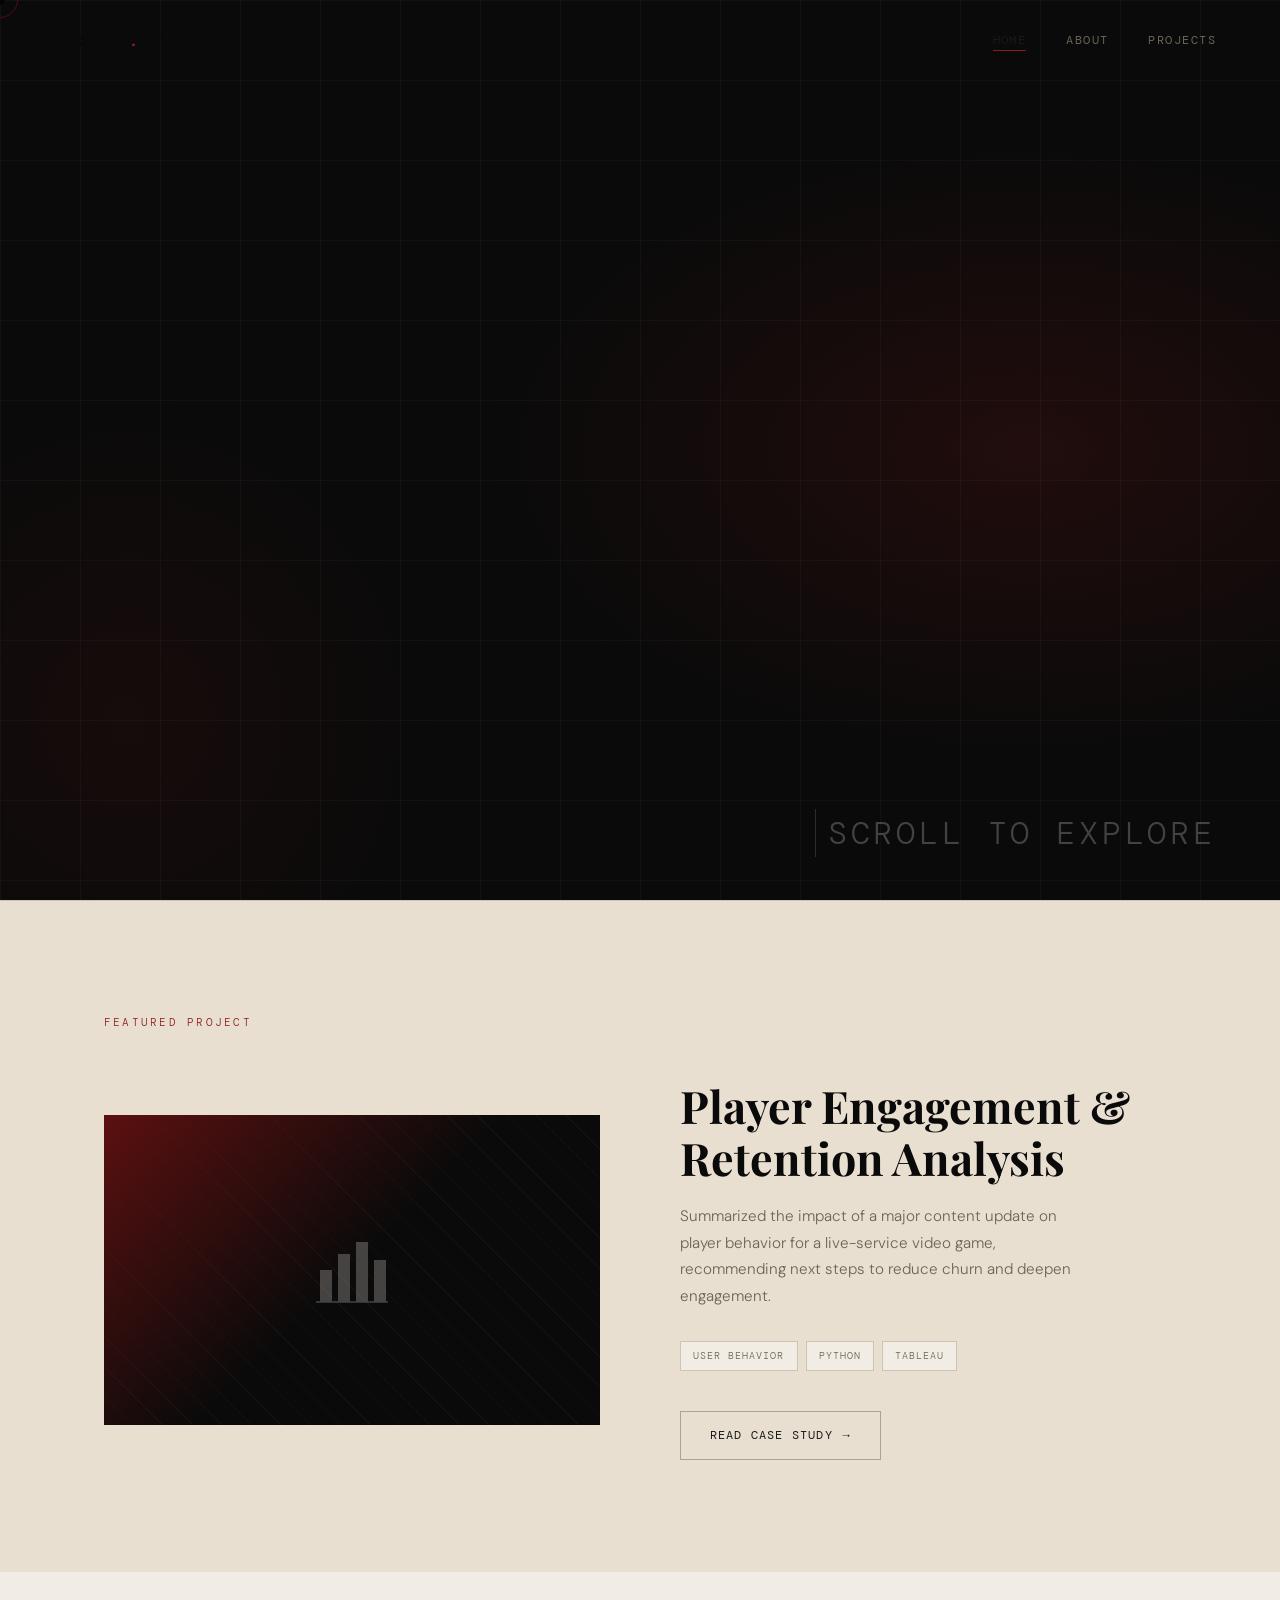
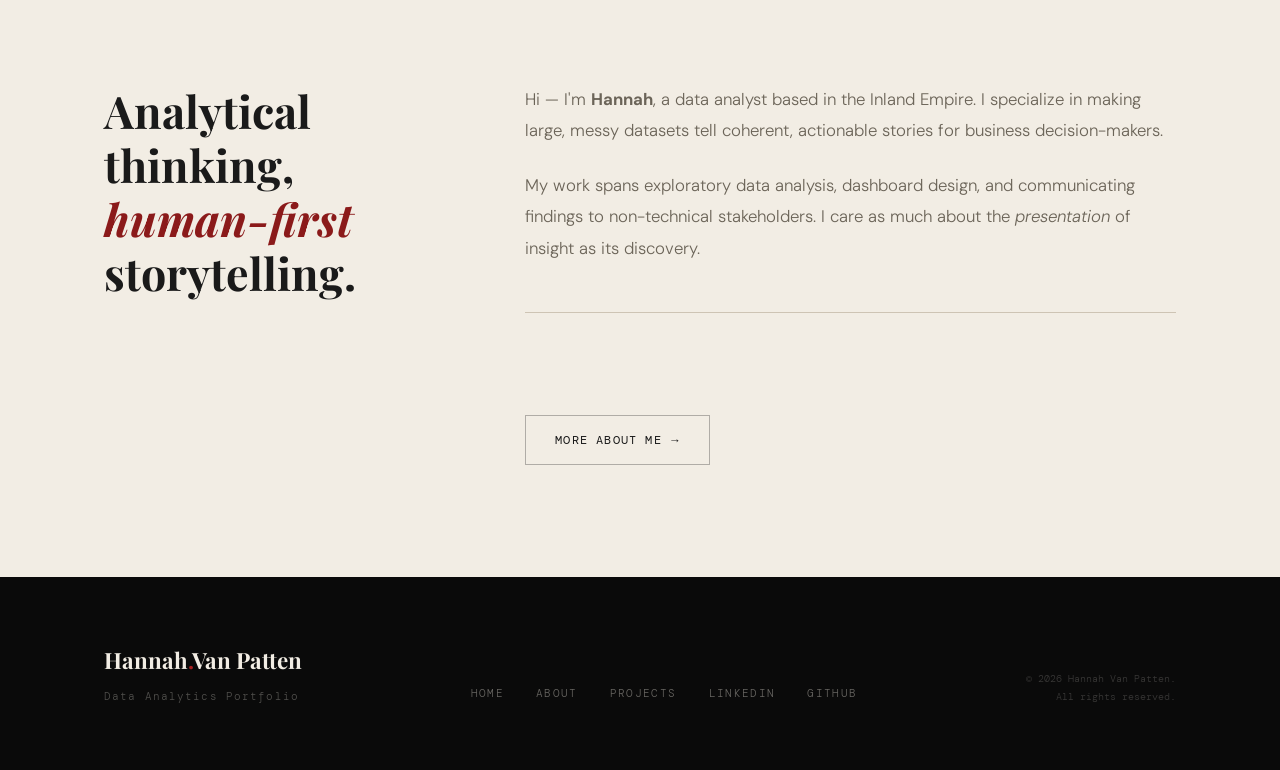
==== index.html @ 55b18fae "Edit placeholder text on About page (more needed)" ====
<!DOCTYPE html>
<html lang="en">
<head>
  <meta charset="UTF-8" />
  <meta name="viewport" content="width=device-width, initial-scale=1.0" />
  <title>Hannah Van Patten — Data Analytics Portfolio</title>
  <meta name="description" content="Data analytics portfolio of Hannah Van Patten — 
  turning complex data into clear, actionable insights." />
  <link rel="stylesheet" href="style.css" />

  <!-- Favicon placeholder — replace with your own -->
  <link rel="icon" href="data:image/svg+xml,<svg xmlns='http://www.w3.org/2000/svg' viewBox='0 0 32 32'><rect width='32' height='32' fill='%238B1A1A'/><text y='24' x='6' font-size='20' fill='white' font-family='serif'>A</text></svg>" />
</head>
<body>

  <!-- Custom Cursor -->
  <div class="cursor"     aria-hidden="true"></div>
  <div class="cursor-ring" aria-hidden="true"></div>

  <!-- ── Navigation ── -->
  <nav aria-label="Main navigation">
    <a href="index.html" class="nav-logo">Hannah<span>.</span>Van Patten</a>
    <button class="nav-toggle" aria-label="Toggle menu" aria-expanded="false">
      <span></span><span></span><span></span>
    </button>
    <ul class="nav-links">
      <li><a href="index.html">Home</a></li>
      <li><a href="about.html">About</a></li>
      <li><a href="projects.html">Projects</a></li>
    </ul>
  </nav>

  <!-- ── Hero ── -->
  <section class="hero" aria-labelledby="hero-title">
    <div class="hero-bg"        aria-hidden="true"></div>
    <div class="hero-grid-lines" aria-hidden="true"></div>

    <div class="container">
      <p class="hero-eyebrow">Data Analyst &amp; Visualization Specialist</p>

      <h1 class="hero-title" id="hero-title">
        Turning<br>
        <em>raw data</em><br>
        into clarity.
      </h1>

      <p class="hero-subtitle">
        Insight-driven. Rigorously curious.
      </p>

      <div class="hero-cta-group">
        <!-- Featured project CTA — update href to your first project page -->
        <a href="project-template.html" class="btn btn-primary">
          View Featured Project
          <span class="btn-arrow">→</span>
        </a>

        <div class="hero-featured-label">
          Featured
          <!-- Update this with your featured project name -->
          <strong>Player Engagement and Retention</strong>
        </div>
      </div>
    </div>

    <p class="hero-scroll-hint">Scroll to explore</p>
  </section>

  <!-- ── Featured Project Strip ── -->
  <section class="featured-strip" aria-labelledby="featured-heading">
    <div class="container">
      <p class="strip-label reveal">Featured Project</p>
      <div class="featured-card">
        <!-- Visual block — replace with a screenshot or keep as decorative -->
        <div class="featured-card-visual reveal">
          <div class="featured-card-visual-inner">
            <svg width="80" height="80" viewBox="0 0 80 80" fill="none" xmlns="http://www.w3.org/2000/svg">
              <rect x="8" y="40" width="12" height="32" fill="#F2EDE4"/>
              <rect x="26" y="24" width="12" height="48" fill="#F2EDE4"/>
              <rect x="44" y="12" width="12" height="60" fill="#F2EDE4"/>
              <rect x="62" y="30" width="12" height="42" fill="#F2EDE4"/>
              <line x1="4" y1="72" x2="76" y2="72" stroke="#F2EDE4" stroke-width="1.5"/>
            </svg>
          </div>
        </div>

        <div class="featured-card-info reveal reveal-delay-1">
          <!-- Update category, title, description, tags, and link -->
          <h2 class="featured-title" id="featured-heading">
            Player Engagement &amp; Retention Analysis
          </h2>
          <p class="featured-desc">
            Summarized the impact of a major content update on player behavior for a 
            live-service video game, recommending next steps to reduce churn and deepen engagement.
          </p>
          <div class="featured-tags">
            <span class="tag">user behavior</span>
            <span class="tag">Python</span>
            <span class="tag">Tableau</span>
          </div>
          <a href="project-template.html" class="btn btn-outline-dark">
            Read Case Study <span class="btn-arrow">→</span>
          </a>
        </div>
      </div>
    </div>
  </section>

  <!-- ── Intro / About Teaser ── -->
  <section class="intro-strip" aria-label="About teaser">
    <div class="container">
      <div class="intro-grid">
        <div class="intro-heading reveal">
          Analytical<br>
          thinking,<br>
          <em>human-first</em><br>
          storytelling.
        </div>

        <div class="intro-body">
          <p class="reveal reveal-delay-1">
            Hi — I'm <strong>Hannah</strong>, a data analyst based in
            the Inland Empire. I specialize in making large, messy datasets tell
            coherent, actionable stories for business decision-makers.
          </p>
          <p class="reveal reveal-delay-2">
            My work spans exploratory data analysis,
            dashboard design, and communicating findings to non-technical
            stakeholders. I care as much about the <em>presentation</em> of
            insight as its discovery.
          </p>

          <div class="intro-stats reveal reveal-delay-3">
            <!-- Update these numbers to reflect your actual experience -->
            <!--<div>
              <div class="stat-number">5+</div>
              <div class="stat-label">Years experience</div>
            </div>-->
            <!--<div>
              <div class="stat-number">20+</div>
              <div class="stat-label">Projects completed</div>
            </div>-->
            <!--<div>
              <div class="stat-number">3</div>
              <div class="stat-label">Industries served</div>
            </div>-->
          </div>

          <br><br>
          <a href="about.html" class="btn btn-outline-dark reveal reveal-delay-3">
            More about me <span class="btn-arrow">→</span>
          </a>
        </div>
      </div>
    </div>
  </section>

  <!-- ── Footer ── -->
  <footer>
    <div class="container">
      <div class="footer-inner">
        <div>
          <div class="footer-logo">Hannah<span>.</span>Van Patten</div>
          <div class="footer-tagline">Data Analytics Portfolio</div>
        </div>

        <ul class="footer-links">
          <li><a href="index.html">Home</a></li>
          <li><a href="about.html">About</a></li>
          <li><a href="projects.html">Projects</a></li>
          <!-- Update href with your actual LinkedIn / GitHub URLs -->
          <li><a href="https://www.linkedin.com/in/hannah-van-patten-51032815b/" target="_blank" rel="noopener">LinkedIn</a></li>
          <li><a href="https://github.com/hannahvanpatten" target="_blank" rel="noopener">GitHub</a></li>
        </ul>

        <div class="footer-copy">
          &copy; <span class="footer-year"></span> Hannah Van Patten.<br>All rights reserved.
        </div>
      </div>
    </div>
  </footer>

  <script src="main.js"></script>
</body>
</html>
---- style.css ----
/* ============================================
   ROOT & VARIABLES
   ============================================ */
@import url('https://fonts.googleapis.com/css2?family=Playfair+Display:ital,wght@0,400;0,700;0,900;1,400;1,700&family=DM+Mono:ital,wght@0,300;0,400;0,500;1,300&family=DM+Sans:ital,wght@0,300;0,400;0,500;1,300&display=swap');

:root {
  --crimson:     #8B1A1A;
  --crimson-mid: #A52020;
  --crimson-dim: #5C1010;
  --beige:       #F2EDE4;
  --beige-warm:  #E8DFD0;
  --beige-dim:   #CEC4B4;
  --black:       #0A0A0A;
  --white:       #FFFFFF;
  --ink:         #1A1A1A;
  --muted:       #6B6458;

  --font-display: 'Playfair Display', Georgia, serif;
  --font-mono:    'DM Mono', 'Courier New', monospace;
  --font-body:    'DM Sans', sans-serif;

  --transition: 0.3s cubic-bezier(0.25, 0.46, 0.45, 0.94);
  --transition-slow: 0.6s cubic-bezier(0.25, 0.46, 0.45, 0.94);
}

/* ============================================
   RESET & BASE
   ============================================ */
*, *::before, *::after { box-sizing: border-box; margin: 0; padding: 0; }

html {
  scroll-behavior: smooth;
  font-size: 16px;
}

body {
  background-color: var(--beige);
  color: var(--ink);
  font-family: var(--font-body);
  font-weight: 300;
  line-height: 1.7;
  overflow-x: hidden;
  cursor: none;
}

a { color: inherit; text-decoration: none; }
img { display: block; max-width: 100%; }

::selection {
  background: var(--crimson);
  color: var(--beige);
}

/* ============================================
   CUSTOM CURSOR
   ============================================ */
.cursor {
  position: fixed;
  width: 10px;
  height: 10px;
  background: var(--crimson);
  border-radius: 50%;
  pointer-events: none;
  z-index: 9999;
  transform: translate(-50%, -50%);
  transition: transform 0.1s ease, width 0.2s ease, height 0.2s ease, background 0.2s ease;
  mix-blend-mode: multiply;
}

.cursor-ring {
  position: fixed;
  width: 36px;
  height: 36px;
  border: 1px solid var(--crimson);
  border-radius: 50%;
  pointer-events: none;
  z-index: 9998;
  transform: translate(-50%, -50%);
  transition: transform 0.12s ease, width 0.25s ease, height 0.25s ease, opacity 0.2s ease;
  opacity: 0.5;
}

body:has(a:hover) .cursor { width: 14px; height: 14px; }
body:has(a:hover) .cursor-ring { width: 48px; height: 48px; opacity: 0.8; }

/* ============================================
   NAVIGATION
   ============================================ */
nav {
  position: fixed;
  top: 0;
  left: 0;
  right: 0;
  z-index: 100;
  padding: 1.5rem 4rem;
  display: flex;
  align-items: center;
  justify-content: space-between;
  mix-blend-mode: normal;
  transition: background var(--transition), backdrop-filter var(--transition);
}

nav.scrolled {
  background: rgba(242, 237, 228, 0.92);
  backdrop-filter: blur(12px);
  border-bottom: 1px solid var(--beige-warm);
}

.nav-logo {
  font-family: var(--font-display);
  font-size: 1.1rem;
  font-weight: 700;
  letter-spacing: 0.02em;
  color: var(--black);
}

.nav-logo span { color: var(--crimson); }

.nav-links {
  display: flex;
  gap: 2.5rem;
  list-style: none;
  align-items: center;
}

.nav-links a {
  font-family: var(--font-mono);
  font-size: 0.75rem;
  font-weight: 400;
  letter-spacing: 0.12em;
  text-transform: uppercase;
  color: var(--muted);
  transition: color var(--transition);
  position: relative;
}

.nav-links a::after {
  content: '';
  position: absolute;
  bottom: -3px;
  left: 0;
  width: 0;
  height: 1px;
  background: var(--crimson);
  transition: width var(--transition);
}

.nav-links a:hover,
.nav-links a.active {
  color: var(--ink);
}

.nav-links a:hover::after,
.nav-links a.active::after {
  width: 100%;
}

/* Hamburger */
.nav-toggle {
  display: none;
  flex-direction: column;
  gap: 5px;
  cursor: pointer;
  background: none;
  border: none;
}

.nav-toggle span {
  display: block;
  width: 24px;
  height: 1px;
  background: var(--ink);
  transition: var(--transition);
}

/* ============================================
   PAGE TRANSITIONS
   ============================================ */
.page-overlay {
  position: fixed;
  inset: 0;
  background: var(--crimson);
  z-index: 200;
  transform: scaleY(0);
  transform-origin: bottom;
  pointer-events: none;
}

/* ============================================
   SECTION BASE
   ============================================ */
section { position: relative; }

.container {
  max-width: 1200px;
  margin: 0 auto;
  padding: 0 4rem;
}

/* ============================================
   HERO — INDEX
   ============================================ */
.hero {
  min-height: 100vh;
  background: var(--black);
  display: flex;
  flex-direction: column;
  justify-content: flex-end;
  padding-bottom: 8rem;
  position: relative;
  overflow: hidden;
}

.hero-bg {
  position: absolute;
  inset: 0;
  background:
    radial-gradient(ellipse 60% 50% at 80% 50%, rgba(139, 26, 26, 0.18) 0%, transparent 70%),
    radial-gradient(ellipse 40% 60% at 10% 80%, rgba(139, 26, 26, 0.10) 0%, transparent 60%);
}

.hero-grid-lines {
  position: absolute;
  inset: 0;
  background-image:
    linear-gradient(rgba(242, 237, 228, 0.03) 1px, transparent 1px),
    linear-gradient(90deg, rgba(242, 237, 228, 0.03) 1px, transparent 1px);
  background-size: 80px 80px;
}

.hero-eyebrow {
  font-family: var(--font-mono);
  font-size: 0.72rem;
  letter-spacing: 0.2em;
  text-transform: uppercase;
  color: var(--crimson-mid);
  margin-bottom: 1.5rem;
  opacity: 0;
  animation: fadeUp 0.8s var(--transition-slow) 0.2s forwards;
}

.hero-title {
  font-family: var(--font-display);
  font-size: clamp(3.5rem, 8vw, 8rem);
  font-weight: 900;
  line-height: 0.95;
  color: var(--beige);
  margin-bottom: 0.2em;
  opacity: 0;
  animation: fadeUp 0.9s var(--transition-slow) 0.4s forwards;
}

.hero-title em {
  font-style: italic;
  color: var(--crimson-mid);
}

.hero-subtitle {
  font-family: var(--font-display);
  font-size: clamp(1.8rem, 4vw, 3.8rem);
  font-weight: 400;
  font-style: italic;
  color: rgba(242, 237, 228, 0.45);
  line-height: 1.1;
  margin-bottom: 3.5rem;
  opacity: 0;
  animation: fadeUp 0.9s var(--transition-slow) 0.55s forwards;
}

.hero-cta-group {
  display: flex;
  align-items: center;
  gap: 2.5rem;
  opacity: 0;
  animation: fadeUp 0.9s var(--transition-slow) 0.7s forwards;
}

.hero-featured-label {
  font-family: var(--font-mono);
  font-size: 0.68rem;
  letter-spacing: 0.15em;
  text-transform: uppercase;
  color: var(--muted);
}

.hero-featured-label strong {
  display: block;
  font-family: var(--font-body);
  font-size: 0.95rem;
  font-weight: 400;
  letter-spacing: 0;
  color: var(--beige-dim);
  margin-top: 0.3rem;
}

.hero-scroll-hint {
  position: absolute;
  bottom: 2.5rem;
  right: 4rem;
  display: flex;
  align-items: center;
  gap: 0.75rem;
  font-family: var(--font-mono);
  font-size: 2rem;
  letter-spacing: 0.12em;
  text-transform: uppercase;
  color: rgba(242, 237, 228, 0.25);
  opacity: 0;
  animation: fadeIn 1s ease 1.2s forwards;
}

.hero-scroll-hint::before {
  content: '';
  display: block;
  width: 1px;
  height: 48px;
  background: rgba(242, 237, 228, 0.15);
  animation: scrollLine 2s ease 1.5s infinite;
}

/* ============================================
   BUTTONS
   ============================================ */
.btn {
  display: inline-flex;
  align-items: center;
  gap: 0.6rem;
  padding: 0.85rem 1.8rem;
  font-family: var(--font-mono);
  font-size: 0.75rem;
  font-weight: 400;
  letter-spacing: 0.1em;
  text-transform: uppercase;
  border: none;
  cursor: pointer;
  transition: var(--transition);
  position: relative;
  overflow: hidden;
}

.btn::before {
  content: '';
  position: absolute;
  inset: 0;
  background: rgba(255,255,255,0.08);
  transform: translateX(-100%);
  transition: transform 0.35s ease;
}

.btn:hover::before { transform: translateX(0); }

.btn-primary {
  background: var(--crimson);
  color: var(--beige);
}

.btn-primary:hover { background: var(--crimson-mid); }

.btn-outline {
  background: transparent;
  color: var(--beige);
  border: 1px solid rgba(242, 237, 228, 0.25);
}

.btn-outline:hover {
  border-color: rgba(242, 237, 228, 0.6);
}

.btn-outline-dark {
  background: transparent;
  color: var(--ink);
  border: 1px solid rgba(26, 26, 26, 0.3);
}

.btn-outline-dark:hover {
  border-color: var(--crimson);
  color: var(--crimson);
}

.btn-arrow {
  display: inline-block;
  transition: transform var(--transition);
}

.btn:hover .btn-arrow { transform: translateX(4px); }

/* ============================================
   FEATURED PROJECT STRIP — INDEX
   ============================================ */
.featured-strip {
  background: var(--beige-warm);
  padding: 7rem 0;
  border-top: 1px solid var(--beige-dim);
}

.strip-label {
  font-family: var(--font-mono);
  font-size: 0.7rem;
  letter-spacing: 0.2em;
  text-transform: uppercase;
  color: var(--crimson);
  margin-bottom: 3rem;
}

.featured-card {
  display: grid;
  grid-template-columns: 1fr 1fr;
  gap: 5rem;
  align-items: center;
}

.featured-card-visual {
  aspect-ratio: 16/10;
  background: var(--black);
  position: relative;
  overflow: hidden;
}

.featured-card-visual-inner {
  position: absolute;
  inset: 0;
  background:
    linear-gradient(135deg, var(--crimson-dim) 0%, transparent 50%),
    repeating-linear-gradient(
      45deg,
      transparent,
      transparent 20px,
      rgba(242, 237, 228, 0.03) 20px,
      rgba(242, 237, 228, 0.03) 21px
    );
  display: flex;
  align-items: center;
  justify-content: center;
}

.featured-card-visual-inner svg {
  opacity: 0.25;
}

.featured-card-visual:hover .featured-card-visual-inner {
  filter: brightness(1.15);
}

.featured-meta {
  font-family: var(--font-mono);
  font-size: 0.68rem;
  letter-spacing: 0.15em;
  text-transform: uppercase;
  color: var(--crimson);
  margin-bottom: 1rem;
}

.featured-title {
  font-family: var(--font-display);
  font-size: clamp(1.8rem, 3.5vw, 2.8rem);
  font-weight: 700;
  line-height: 1.15;
  margin-bottom: 1.25rem;
  color: var(--black);
}

.featured-desc {
  font-size: 0.95rem;
  color: var(--muted);
  line-height: 1.75;
  margin-bottom: 2rem;
  max-width: 42ch;
}

.featured-tags {
  display: flex;
  flex-wrap: wrap;
  gap: 0.5rem;
  margin-bottom: 2.5rem;
}

.tag {
  font-family: var(--font-mono);
  font-size: 0.65rem;
  letter-spacing: 0.1em;
  text-transform: uppercase;
  padding: 0.3rem 0.75rem;
  background: var(--beige);
  color: var(--muted);
  border: 1px solid var(--beige-dim);
}

/* ============================================
   INTRO STRIP — INDEX
   ============================================ */
.intro-strip {
  background: var(--beige);
  padding: 7rem 0;
}

.intro-grid {
  display: grid;
  grid-template-columns: 1fr 2fr;
  gap: 6rem;
  align-items: start;
}

.intro-heading {
  font-family: var(--font-display);
  font-size: clamp(2rem, 3.5vw, 3rem);
  font-weight: 700;
  line-height: 1.2;
  position: sticky;
  top: 6rem;
}

.intro-heading em {
  font-style: italic;
  color: var(--crimson);
}

.intro-body p {
  font-size: 1.05rem;
  color: var(--muted);
  line-height: 1.85;
  margin-bottom: 1.5rem;
}

.intro-body p:last-child { margin-bottom: 0; }

.intro-stats {
  display: grid;
  grid-template-columns: repeat(3, 1fr);
  gap: 2rem;
  margin-top: 3rem;
  padding-top: 3rem;
  border-top: 1px solid var(--beige-dim);
}

.stat-number {
  font-family: var(--font-display);
  font-size: 2.5rem;
  font-weight: 900;
  color: var(--crimson);
  line-height: 1;
  margin-bottom: 0.4rem;
}

.stat-label {
  font-family: var(--font-mono);
  font-size: 0.68rem;
  letter-spacing: 0.12em;
  text-transform: uppercase;
  color: var(--muted);
}

/* ============================================
   DIVIDER
   ============================================ */
.divider {
  width: 100%;
  height: 1px;
  background: linear-gradient(90deg, transparent, var(--beige-dim) 30%, var(--beige-dim) 70%, transparent);
}

/* ============================================
   FOOTER
   ============================================ */
footer {
  background: var(--black);
  color: var(--beige);
  padding: 4rem 0;
}

.footer-inner {
  display: flex;
  justify-content: space-between;
  align-items: flex-end;
}

.footer-logo {
  font-family: var(--font-display);
  font-size: 1.4rem;
  font-weight: 700;
  margin-bottom: 0.5rem;
}

.footer-logo span { color: var(--crimson-mid); }

.footer-tagline {
  font-family: var(--font-mono);
  font-size: 0.7rem;
  letter-spacing: 0.1em;
  color: rgba(242, 237, 228, 0.3);
}

.footer-links {
  display: flex;
  gap: 2rem;
  list-style: none;
}

.footer-links a {
  font-family: var(--font-mono);
  font-size: 0.7rem;
  letter-spacing: 0.12em;
  text-transform: uppercase;
  color: rgba(242, 237, 228, 0.4);
  transition: color var(--transition);
}

.footer-links a:hover { color: var(--beige); }

.footer-copy {
  font-family: var(--font-mono);
  font-size: 0.65rem;
  color: rgba(242, 237, 228, 0.2);
  text-align: right;
}

/* ============================================
   PAGE HERO (ABOUT / PROJECTS)
   ============================================ */
.page-hero {
  padding: 14rem 0 6rem;
  background: var(--black);
  position: relative;
  overflow: hidden;
}

.page-hero::before {
  content: '';
  position: absolute;
  inset: 0;
  background:
    radial-gradient(ellipse 50% 80% at 90% 50%, rgba(139, 26, 26, 0.14) 0%, transparent 70%);
}

.page-hero-label {
  font-family: var(--font-mono);
  font-size: 0.7rem;
  letter-spacing: 0.2em;
  text-transform: uppercase;
  color: var(--crimson-mid);
  margin-bottom: 1.5rem;
  opacity: 0;
  animation: fadeUp 0.7s ease 0.2s forwards;
}

.page-hero-title {
  font-family: var(--font-display);
  font-size: clamp(3rem, 7vw, 6.5rem);
  font-weight: 900;
  color: var(--beige);
  line-height: 0.95;
  opacity: 0;
  animation: fadeUp 0.8s ease 0.35s forwards;
}

.page-hero-title em {
  font-style: italic;
  color: rgba(242, 237, 228, 0.35);
}

/* ============================================
   ABOUT PAGE
   ============================================ */
.about-body {
  padding: 6rem 0;
  background: var(--beige);
}

.about-grid {
  display: grid;
  grid-template-columns: 5fr 3fr;
  gap: 6rem;
  align-items: start;
}

.about-text h2 {
  font-family: var(--font-display);
  font-size: clamp(1.6rem, 2.5vw, 2.2rem);
  font-weight: 700;
  margin-bottom: 1.25rem;
  color: var(--black);
}

.about-text h2 em {
  font-style: italic;
  color: var(--crimson);
}

.about-text p {
  font-size: 1rem;
  color: var(--muted);
  line-height: 1.9;
  margin-bottom: 1.4rem;
}

.about-text p:last-of-type { margin-bottom: 2.5rem; }

/* Experience timeline */
.timeline {
  margin-top: 4rem;
  padding-top: 3.5rem;
  border-top: 1px solid var(--beige-dim);
}

.timeline-label {
  font-family: var(--font-mono);
  font-size: 0.7rem;
  letter-spacing: 0.2em;
  text-transform: uppercase;
  color: var(--crimson);
  margin-bottom: 2.5rem;
}

.timeline-item {
  display: grid;
  grid-template-columns: 120px 1fr;
  gap: 2rem;
  margin-bottom: 2.5rem;
  padding-bottom: 2.5rem;
  border-bottom: 1px solid rgba(206, 196, 180, 0.5);
  position: relative;
}

.timeline-item:last-child {
  border-bottom: none;
  margin-bottom: 0;
}

.timeline-year {
  font-family: var(--font-mono);
  font-size: 0.7rem;
  letter-spacing: 0.08em;
  color: var(--beige-dim);
  padding-top: 0.2rem;
}

.timeline-role {
  font-family: var(--font-display);
  font-size: 1.15rem;
  font-weight: 700;
  color: var(--black);
  margin-bottom: 0.2rem;
}

.timeline-company {
  font-family: var(--font-mono);
  font-size: 0.72rem;
  letter-spacing: 0.1em;
  text-transform: uppercase;
  color: var(--crimson);
  margin-bottom: 0.75rem;
}

.timeline-desc {
  font-size: 0.9rem;
  color: var(--muted);
  line-height: 1.75;
}

/* Sidebar */
.about-sidebar {
  position: sticky;
  top: 7rem;
}

.sidebar-card {
  background: var(--black);
  padding: 2.5rem;
  margin-bottom: 1.5rem;
}

.sidebar-card-label {
  font-family: var(--font-mono);
  font-size: 0.65rem;
  letter-spacing: 0.18em;
  text-transform: uppercase;
  color: var(--crimson-mid);
  margin-bottom: 1.5rem;
}

.resume-download {
  display: flex;
  flex-direction: column;
  gap: 0.75rem;
}

.resume-download p {
  font-size: 0.88rem;
  color: rgba(242, 237, 228, 0.5);
  line-height: 1.6;
  margin-bottom: 1rem;
}

.skills-list {
  display: flex;
  flex-wrap: wrap;
  gap: 0.5rem;
}

.skill-chip {
  font-family: var(--font-mono);
  font-size: 0.65rem;
  letter-spacing: 0.08em;
  text-transform: uppercase;
  padding: 0.35rem 0.75rem;
  background: rgba(242, 237, 228, 0.06);
  color: rgba(242, 237, 228, 0.55);
  border: 1px solid rgba(242, 237, 228, 0.1);
  transition: var(--transition);
}

.skill-chip:hover {
  background: rgba(139, 26, 26, 0.3);
  color: var(--beige);
  border-color: var(--crimson-mid);
}

.connect-links {
  display: flex;
  flex-direction: column;
  gap: 0.75rem;
}

.connect-link {
  font-family: var(--font-mono);
  font-size: 0.72rem;
  letter-spacing: 0.1em;
  color: rgba(242, 237, 228, 0.45);
  display: flex;
  align-items: center;
  gap: 0.75rem;
  transition: color var(--transition);
}

.connect-link:hover { color: var(--beige); }

.connect-link span {
  font-size: 0.9rem;
}

/* ============================================
   PROJECTS PAGE
   ============================================ */
.projects-body {
  padding: 6rem 0;
  background: var(--beige);
}

.projects-filter {
  display: flex;
  gap: 0.5rem;
  margin-bottom: 4rem;
  flex-wrap: wrap;
}

.filter-btn {
  font-family: var(--font-mono);
  font-size: 0.68rem;
  letter-spacing: 0.12em;
  text-transform: uppercase;
  padding: 0.45rem 1rem;
  border: 1px solid var(--beige-dim);
  background: transparent;
  color: var(--muted);
  cursor: pointer;
  transition: var(--transition);
}

.filter-btn:hover,
.filter-btn.active {
  background: var(--crimson);
  color: var(--beige);
  border-color: var(--crimson);
}

.projects-grid {
  display: grid;
  grid-template-columns: repeat(2, 1fr);
  gap: 2px;
}

.project-card {
  background: var(--black);
  position: relative;
  overflow: hidden;
  cursor: pointer;
  display: block;
}

.project-card-inner {
  padding: 2.5rem;
  min-height: 300px;
  display: flex;
  flex-direction: column;
  justify-content: flex-end;
  position: relative;
  z-index: 1;
  transition: var(--transition-slow);
}

.project-card::before {
  content: '';
  position: absolute;
  inset: 0;
  background: linear-gradient(to top, rgba(10,10,10,0.95) 0%, rgba(10,10,10,0.4) 60%, rgba(10,10,10,0.1) 100%);
  z-index: 0;
}

.project-card-bg {
  position: absolute;
  inset: 0;
  transition: transform 0.6s ease;
  background: var(--crimson-dim);
  background-image:
    repeating-linear-gradient(
      135deg,
      transparent,
      transparent 30px,
      rgba(242, 237, 228, 0.03) 30px,
      rgba(242, 237, 228, 0.03) 31px
    );
}

.project-card:hover .project-card-bg {
  transform: scale(1.04);
}

.project-card:nth-child(2n) .project-card-bg { background: #1A0505; }
.project-card:nth-child(3n) .project-card-bg { background: #0D0D0D; }
.project-card:nth-child(4n) .project-card-bg { background: #200A0A; }

.project-number {
  font-family: var(--font-mono);
  font-size: 0.65rem;
  color: rgba(242, 237, 228, 0.2);
  letter-spacing: 0.1em;
  position: absolute;
  top: 2.5rem;
  right: 2.5rem;
}

.project-categories {
  display: flex;
  gap: 0.5rem;
  flex-wrap: wrap;
  margin-bottom: 0.9rem;
}

.project-cat {
  font-family: var(--font-mono);
  font-size: 0.62rem;
  letter-spacing: 0.12em;
  text-transform: uppercase;
  color: var(--crimson-mid);
}

.project-cat + .project-cat::before {
  content: '·';
  margin-right: 0.5rem;
  color: rgba(242, 237, 228, 0.2);
}

.project-card-title {
  font-family: var(--font-display);
  font-size: clamp(1.3rem, 2.5vw, 1.9rem);
  font-weight: 700;
  color: var(--beige);
  line-height: 1.2;
  margin-bottom: 0.75rem;
  transition: color var(--transition);
}

.project-card:hover .project-card-title { color: var(--white); }

.project-card-desc {
  font-size: 0.88rem;
  color: rgba(242, 237, 228, 0.4);
  line-height: 1.65;
  margin-bottom: 1.5rem;
  max-height: 0;
  overflow: hidden;
  transition: max-height 0.4s ease, opacity 0.3s ease;
  opacity: 0;
}

.project-card:hover .project-card-desc {
  max-height: 100px;
  opacity: 1;
}

.project-card-tags {
  display: flex;
  gap: 0.4rem;
  flex-wrap: wrap;
}

.project-card-tags .tag {
  background: rgba(242, 237, 228, 0.06);
  color: rgba(242, 237, 228, 0.35);
  border-color: rgba(242, 237, 228, 0.08);
}

.project-card-arrow {
  position: absolute;
  top: 2.5rem;
  left: 2.5rem;
  font-family: var(--font-mono);
  font-size: 0.7rem;
  color: rgba(242, 237, 228, 0.2);
  letter-spacing: 0.1em;
  transform: translateY(-4px);
  opacity: 0;
  transition: var(--transition);
}

.project-card:hover .project-card-arrow {
  opacity: 1;
  transform: translateY(0);
  color: var(--crimson-mid);
}

/* Full-width card */
.project-card.wide {
  grid-column: span 2;
}

.project-card.wide .project-card-inner {
  min-height: 240px;
  flex-direction: row;
  align-items: flex-end;
  justify-content: space-between;
  gap: 3rem;
}

/* ============================================
   PROJECT DETAIL PAGE
   ============================================ */
.project-detail-body {
  background: var(--beige);
  padding: 6rem 0;
}

.project-detail-grid {
  display: grid;
  grid-template-columns: 2fr 1fr;
  gap: 6rem;
  align-items: start;
}

.project-detail-main h2 {
  font-family: var(--font-display);
  font-size: clamp(1.4rem, 2vw, 1.9rem);
  font-weight: 700;
  margin: 2.5rem 0 1rem;
  color: var(--black);
}

.project-detail-main h2:first-child { margin-top: 0; }

.project-detail-main p {
  font-size: 1rem;
  color: var(--muted);
  line-height: 1.9;
  margin-bottom: 1.2rem;
}

.project-detail-main ul {
  list-style: none;
  margin-bottom: 1.5rem;
}

.project-detail-main ul li {
  font-size: 0.95rem;
  color: var(--muted);
  line-height: 1.8;
  padding-left: 1.5rem;
  position: relative;
  margin-bottom: 0.4rem;
}

.project-detail-main ul li::before {
  content: '—';
  position: absolute;
  left: 0;
  color: var(--crimson);
  font-family: var(--font-mono);
}

.project-visual-block {
  aspect-ratio: 16/9;
  background: var(--black);
  margin: 2.5rem 0;
  position: relative;
  overflow: hidden;
}

.project-visual-block-inner {
  position: absolute;
  inset: 0;
  background:
    linear-gradient(135deg, var(--crimson-dim) 0%, transparent 60%),
    repeating-linear-gradient(
      45deg,
      transparent, transparent 25px,
      rgba(242, 237, 228, 0.03) 25px,
      rgba(242, 237, 228, 0.03) 26px
    );
  display: flex;
  align-items: center;
  justify-content: center;
  font-family: var(--font-mono);
  font-size: 0.7rem;
  letter-spacing: 0.15em;
  color: rgba(242, 237, 228, 0.2);
  text-transform: uppercase;
}

.project-sidebar-sticky {
  position: sticky;
  top: 7rem;
}

.project-meta-block {
  background: var(--black);
  padding: 2.5rem;
  margin-bottom: 1.5rem;
}

.project-meta-label {
  font-family: var(--font-mono);
  font-size: 0.62rem;
  letter-spacing: 0.18em;
  text-transform: uppercase;
  color: var(--crimson-mid);
  margin-bottom: 1.5rem;
}

.meta-row {
  display: flex;
  flex-direction: column;
  gap: 0.2rem;
  margin-bottom: 1.25rem;
  padding-bottom: 1.25rem;
  border-bottom: 1px solid rgba(242, 237, 228, 0.06);
}

.meta-row:last-child { border-bottom: none; margin-bottom: 0; padding-bottom: 0; }

.meta-key {
  font-family: var(--font-mono);
  font-size: 0.62rem;
  letter-spacing: 0.12em;
  text-transform: uppercase;
  color: rgba(242, 237, 228, 0.25);
}

.meta-value {
  font-size: 0.9rem;
  color: rgba(242, 237, 228, 0.7);
}

.nav-projects {
  display: flex;
  justify-content: space-between;
  margin-top: 5rem;
  padding-top: 3rem;
  border-top: 1px solid var(--beige-dim);
}

.nav-project-item {
  max-width: 280px;
}

.nav-project-dir {
  font-family: var(--font-mono);
  font-size: 0.65rem;
  letter-spacing: 0.15em;
  text-transform: uppercase;
  color: var(--crimson);
  margin-bottom: 0.5rem;
}

.nav-project-name {
  font-family: var(--font-display);
  font-size: 1.1rem;
  font-weight: 700;
  color: var(--ink);
  transition: color var(--transition);
}

.nav-project-item:hover .nav-project-name { color: var(--crimson); }

/* ============================================
   ANIMATIONS
   ============================================ */
@keyframes fadeUp {
  from { opacity: 0; transform: translateY(28px); }
  to   { opacity: 1; transform: translateY(0); }
}

@keyframes fadeIn {
  from { opacity: 0; }
  to   { opacity: 1; }
}

@keyframes scrollLine {
  0%   { height: 48px; transform: scaleY(1); transform-origin: top; }
  50%  { height: 48px; transform: scaleY(0.3); transform-origin: top; }
  51%  { transform-origin: bottom; }
  100% { height: 48px; transform: scaleY(0); transform-origin: bottom; }
}

/* Scroll reveal */
.reveal {
  opacity: 0;
  transform: translateY(24px);
  transition: opacity 0.7s ease, transform 0.7s ease;
}

.reveal.visible {
  opacity: 1;
  transform: translateY(0);
}

.reveal-delay-1 { transition-delay: 0.1s; }
.reveal-delay-2 { transition-delay: 0.2s; }
.reveal-delay-3 { transition-delay: 0.3s; }

/* ============================================
   RESPONSIVE
   ============================================ */
@media (max-width: 1024px) {
  .container { padding: 0 2.5rem; }
  nav { padding: 1.5rem 2.5rem; }

  .featured-card { grid-template-columns: 1fr; gap: 3rem; }
  .intro-grid { grid-template-columns: 1fr; gap: 3rem; }
  .intro-heading { position: static; }

  .about-grid { grid-template-columns: 1fr; gap: 3rem; }
  .about-sidebar { position: static; }

  .project-detail-grid { grid-template-columns: 1fr; gap: 3rem; }
  .project-sidebar-sticky { position: static; }
}

@media (max-width: 768px) {
  .container { padding: 0 1.5rem; }
  nav { padding: 1.25rem 1.5rem; }

  .nav-links {
    position: fixed;
    top: 0;
    right: -100%;
    width: 70vw;
    height: 100vh;
    background: var(--black);
    flex-direction: column;
    justify-content: center;
    align-items: flex-start;
    padding: 4rem 3rem;
    transition: right var(--transition-slow);
    z-index: 99;
  }

  .nav-links.open { right: 0; }
  .nav-links a { font-size: 1rem; color: var(--beige-dim); }

  .nav-toggle { display: flex; z-index: 101; }

  .hero { padding-bottom: 5rem; }
  .hero-scroll-hint { display: none; }

  .projects-grid { grid-template-columns: 1fr; }
  .project-card.wide { grid-column: span 1; }
  .project-card.wide .project-card-inner { flex-direction: column; }

  .intro-stats { grid-template-columns: 1fr 1fr; }

  .footer-inner { flex-direction: column; gap: 2rem; align-items: flex-start; }
  .footer-copy { text-align: left; }

  .timeline-item { grid-template-columns: 1fr; gap: 0.5rem; }
  .timeline-year { padding-top: 0; }

  body { cursor: auto; }
  .cursor, .cursor-ring { display: none; }
}
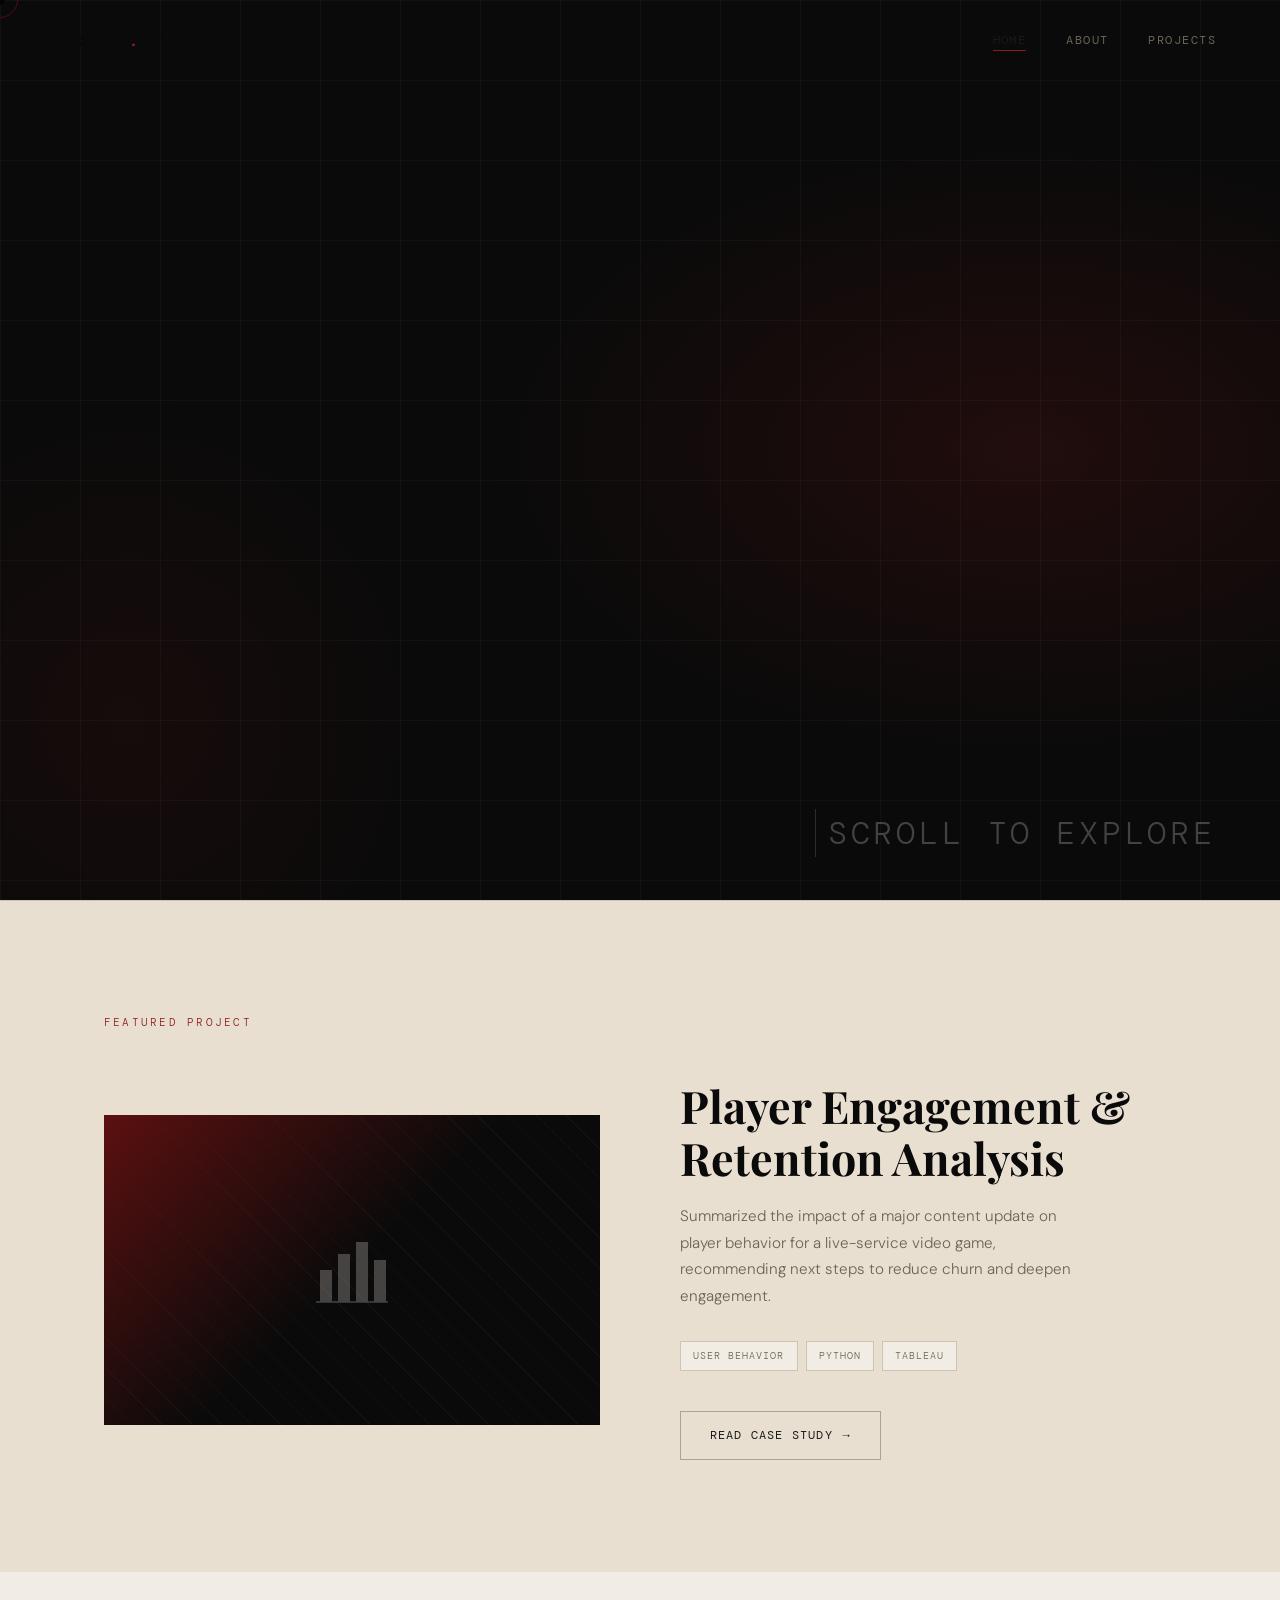
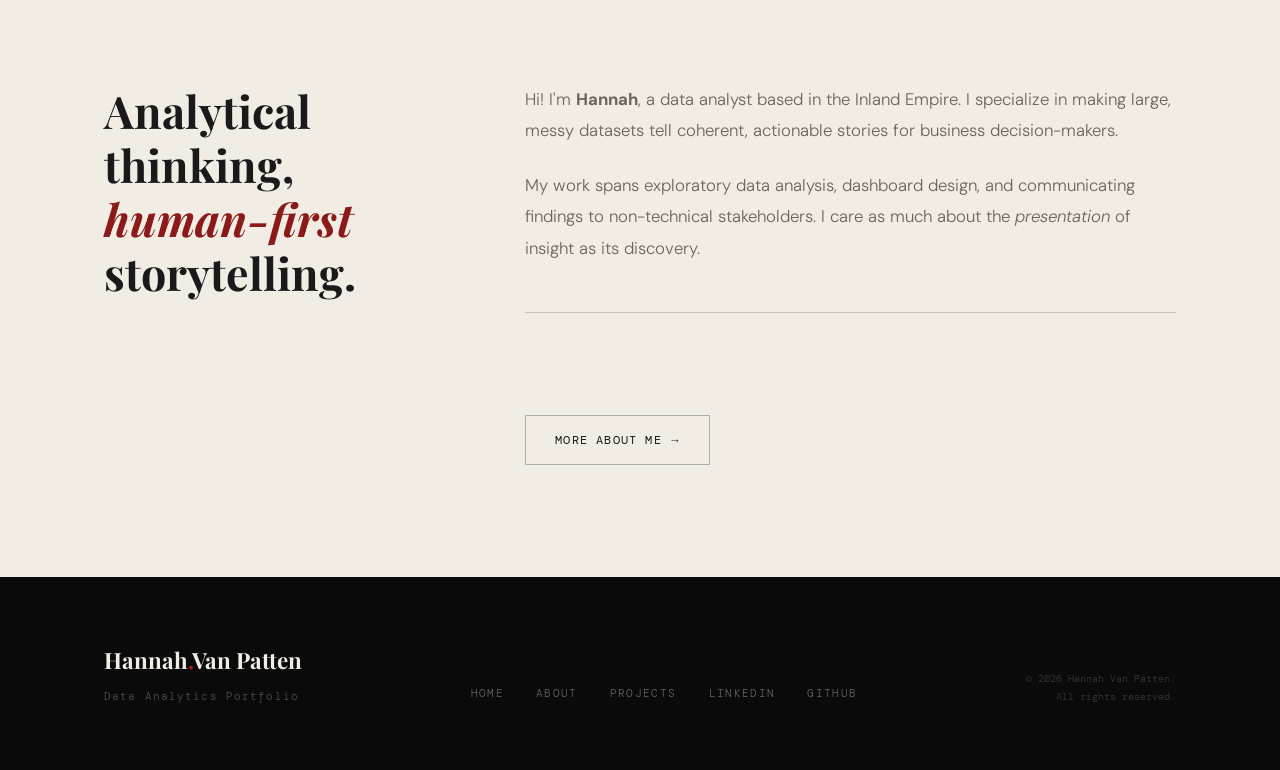
==== commit 393185a1: "Fix typos on index and about" ====
--- a/index.html
+++ b/index.html
@@ -119,7 +119,7 @@
 
         <div class="intro-body">
           <p class="reveal reveal-delay-1">
-            Hi — I'm <strong>Hannah</strong>, a data analyst based in
+            Hi! I'm <strong>Hannah</strong>, a data analyst based in
             the Inland Empire. I specialize in making large, messy datasets tell
             coherent, actionable stories for business decision-makers.
           </p>
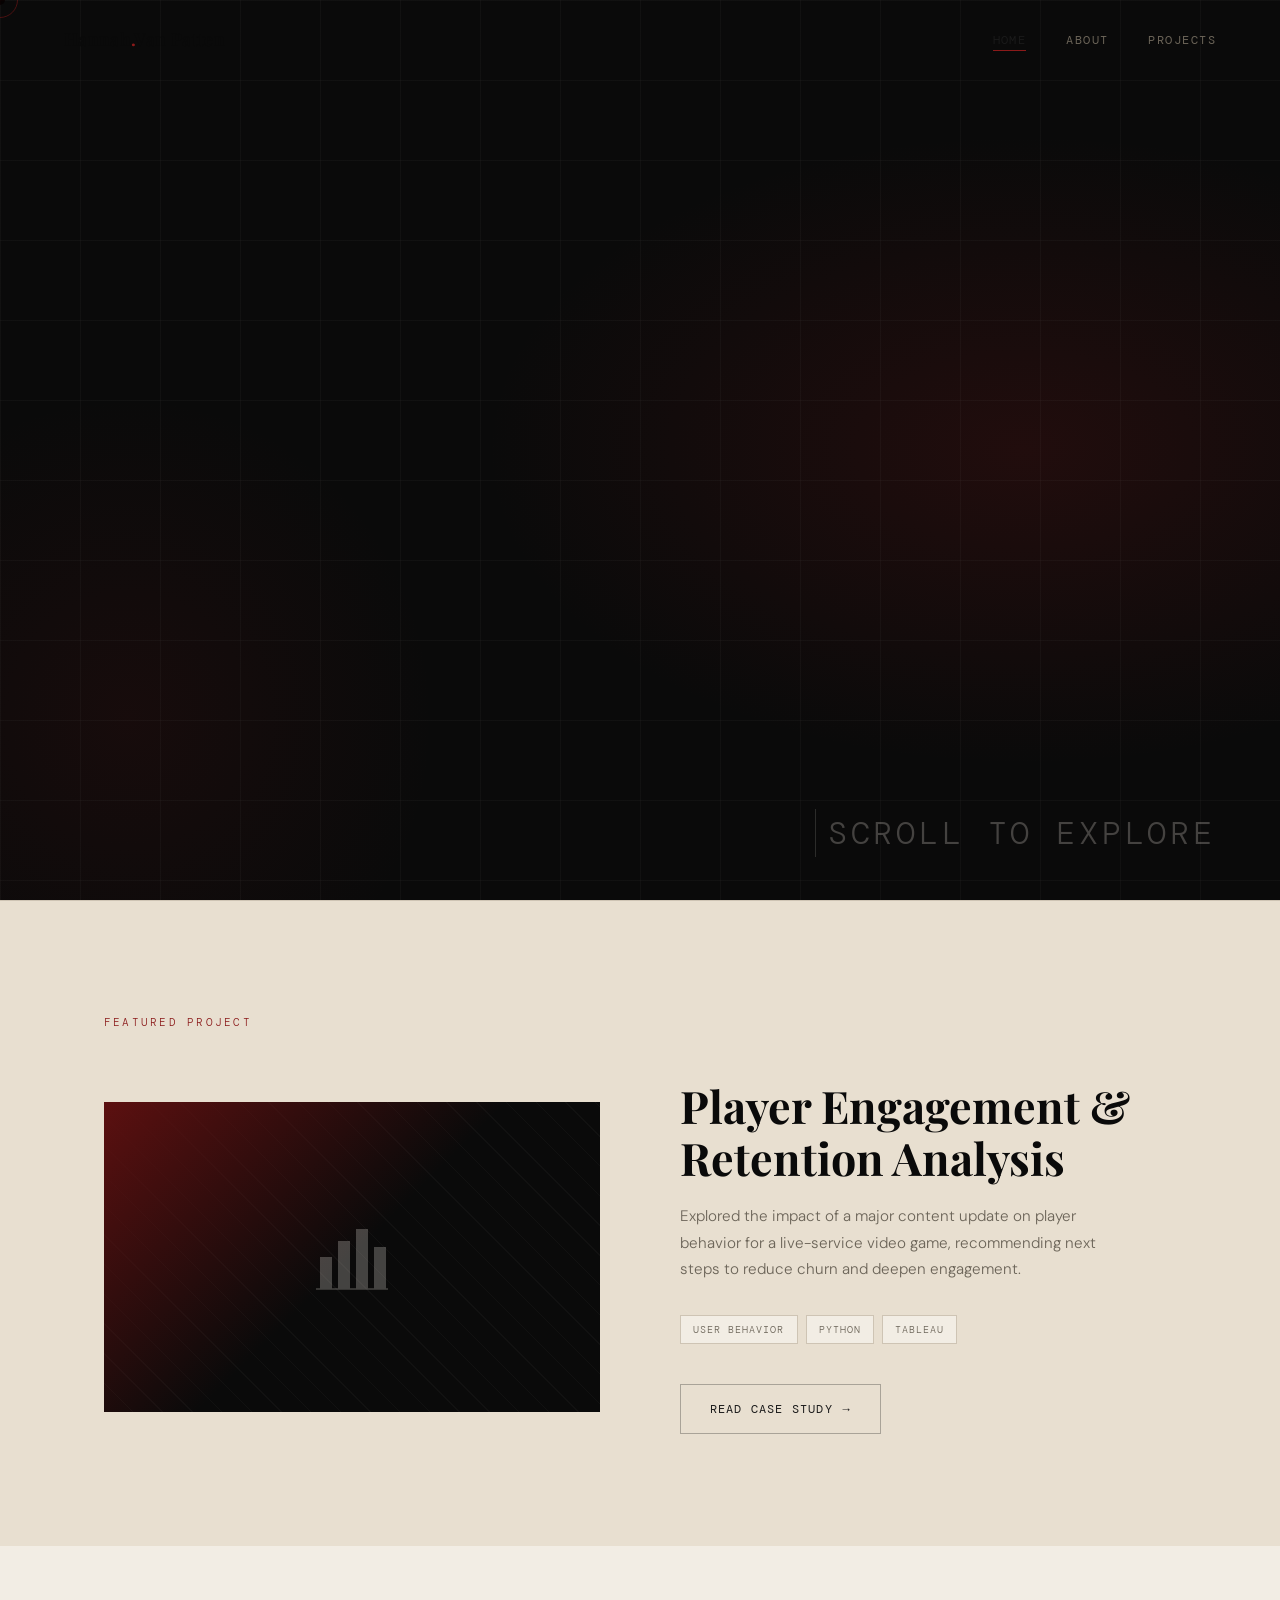
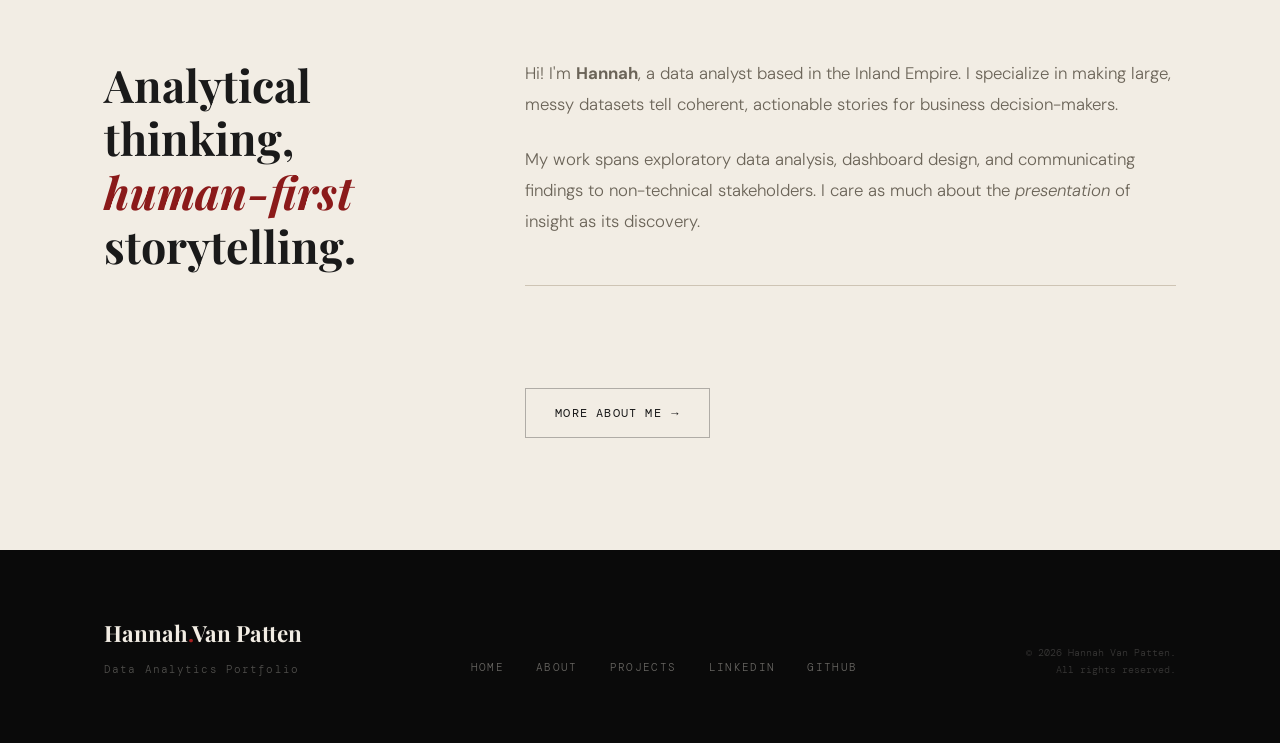
==== commit 756fa425: "Replace placeholder text on engagement/retention project page; fix wording throughout" ====
--- a/index.html
+++ b/index.html
@@ -90,7 +90,7 @@
             Player Engagement &amp; Retention Analysis
           </h2>
           <p class="featured-desc">
-            Summarized the impact of a major content update on player behavior for a 
+            Explored the impact of a major content update on player behavior for a 
             live-service video game, recommending next steps to reduce churn and deepen engagement.
           </p>
           <div class="featured-tags">
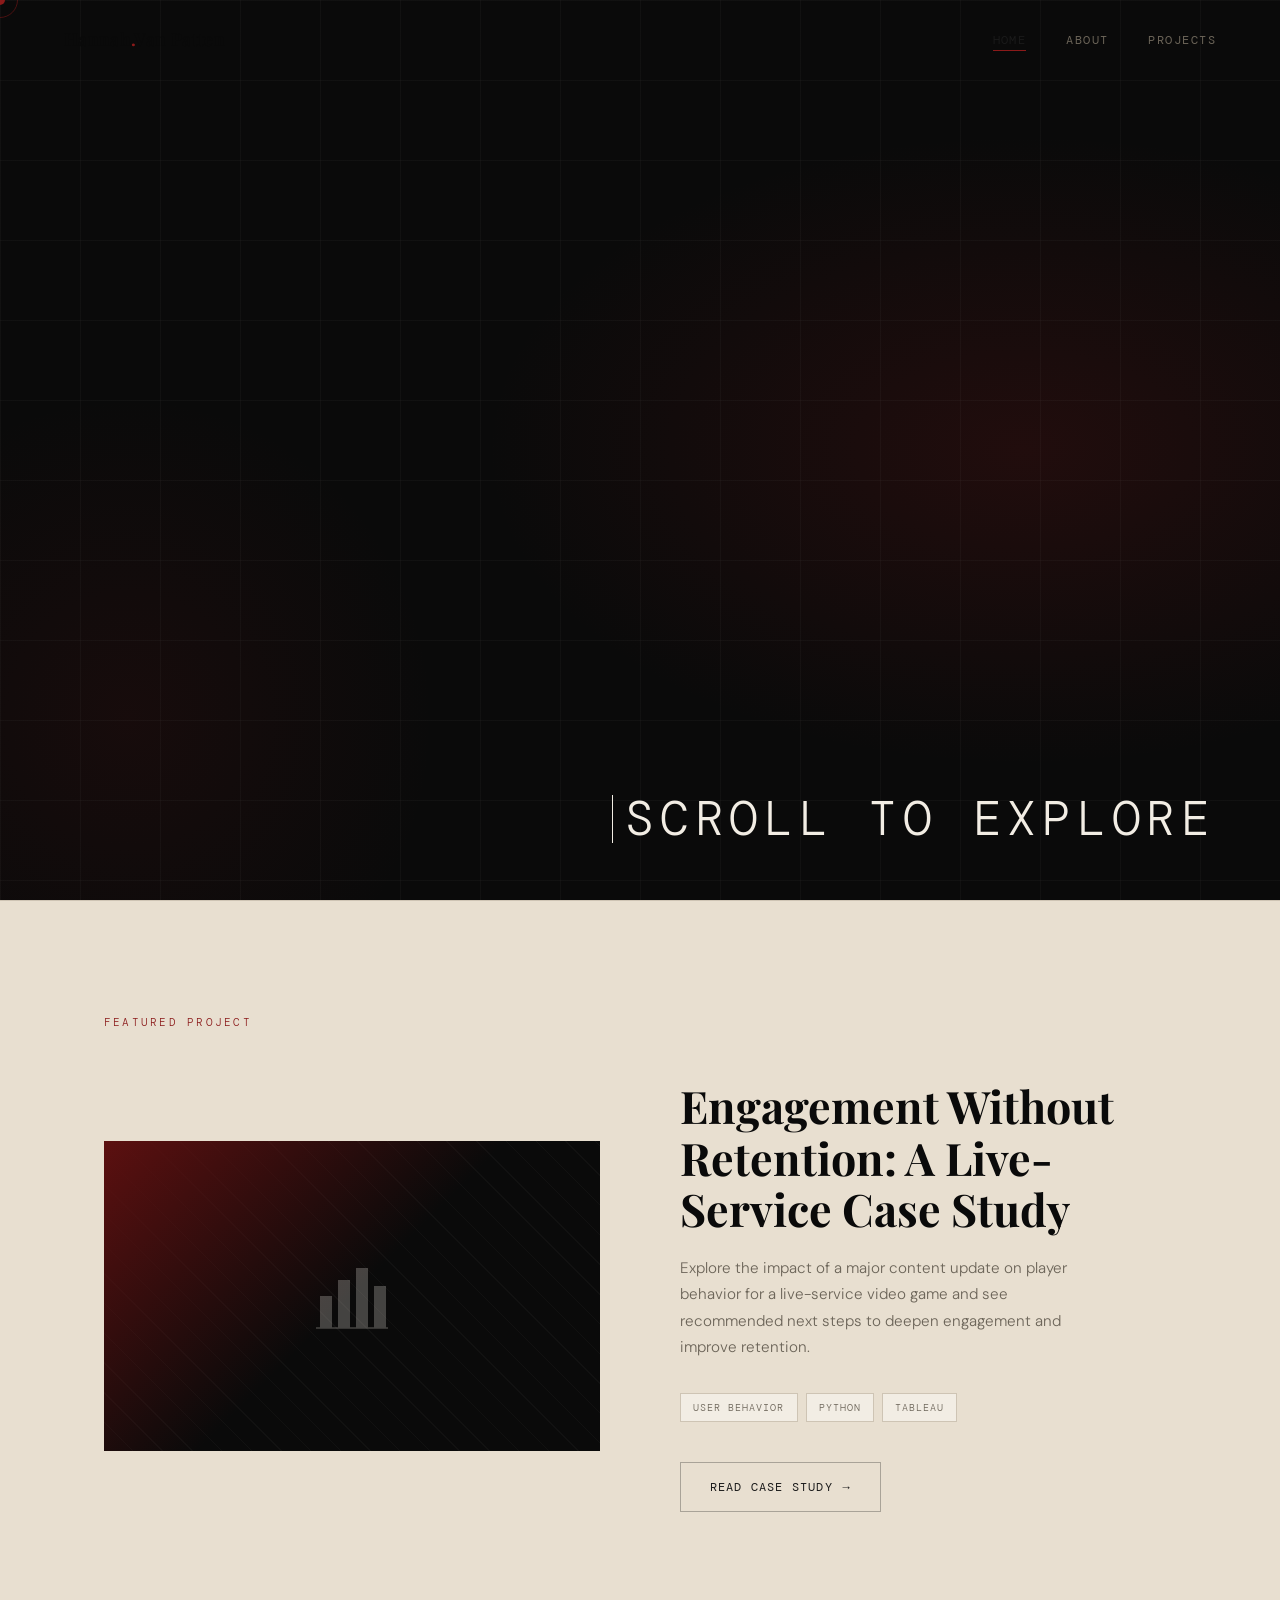
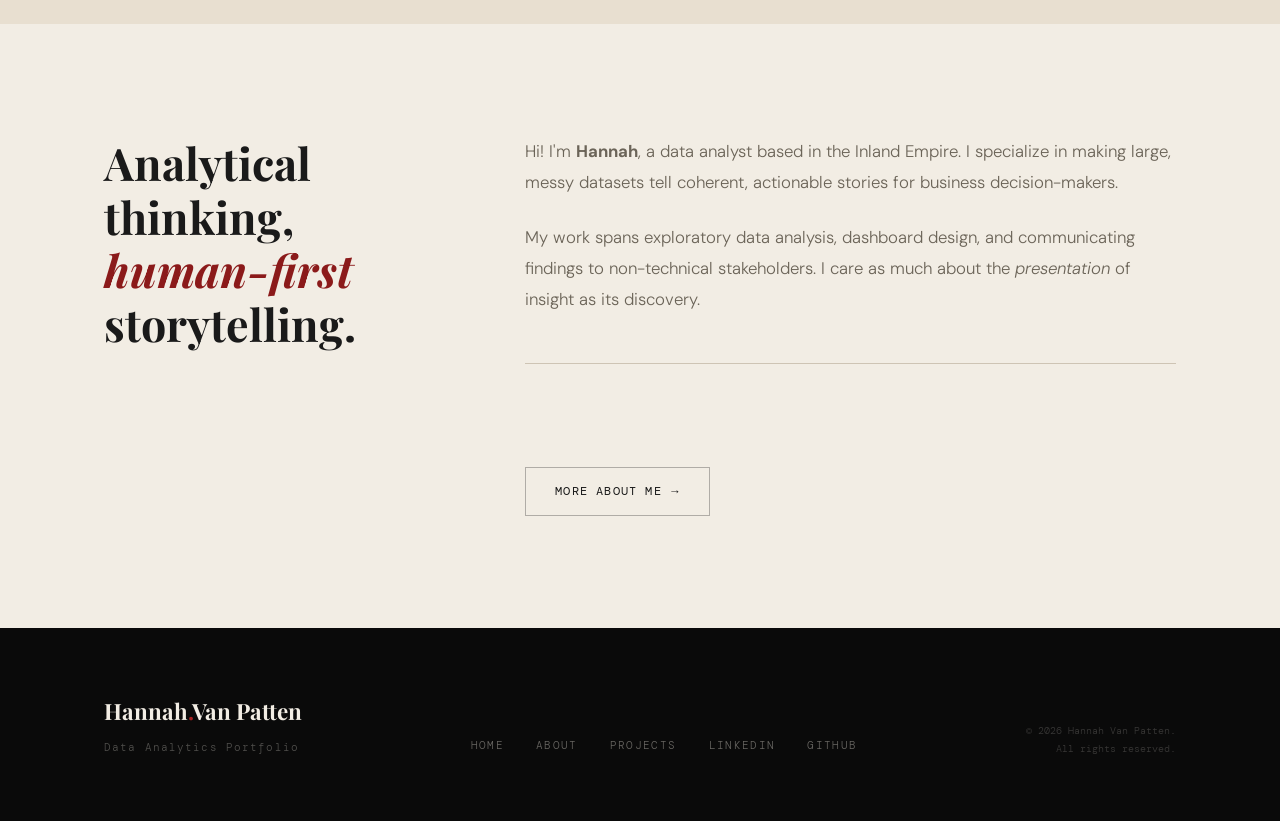
==== commit cd621574: "Edit engagement/retention project wording" ====
--- a/index.html
+++ b/index.html
@@ -58,7 +58,7 @@
         <div class="hero-featured-label">
           Featured
           <!-- Update this with your featured project name -->
-          <strong>Player Engagement and Retention</strong>
+          <strong>Engagement Without Retention: A Live-Service Case Study</strong>
         </div>
       </div>
     </div>
@@ -87,11 +87,12 @@
         <div class="featured-card-info reveal reveal-delay-1">
           <!-- Update category, title, description, tags, and link -->
           <h2 class="featured-title" id="featured-heading">
-            Player Engagement &amp; Retention Analysis
+            Engagement Without Retention: A Live-Service Case Study
           </h2>
           <p class="featured-desc">
-            Explored the impact of a major content update on player behavior for a 
-            live-service video game, recommending next steps to reduce churn and deepen engagement.
+            Explore the impact of a major content update on player behavior for a 
+            live-service video game and see recommended next steps to deepen 
+            engagement and improve retention.
           </p>
           <div class="featured-tags">
             <span class="tag">user behavior</span>
--- a/style.css
+++ b/style.css
@@ -64,7 +64,6 @@
   z-index: 9999;
   transform: translate(-50%, -50%);
   transition: transform 0.1s ease, width 0.2s ease, height 0.2s ease, background 0.2s ease;
-  mix-blend-mode: multiply;
 }
 
 .cursor-ring {
@@ -301,10 +300,10 @@
   align-items: center;
   gap: 0.75rem;
   font-family: var(--font-mono);
-  font-size: 2rem;
+  font-size: 3rem;
   letter-spacing: 0.12em;
   text-transform: uppercase;
-  color: rgba(242, 237, 228, 0.25);
+  color: var(--beige);
   opacity: 0;
   animation: fadeIn 1s ease 1.2s forwards;
 }
@@ -312,9 +311,9 @@
 .hero-scroll-hint::before {
   content: '';
   display: block;
-  width: 1px;
-  height: 48px;
-  background: rgba(242, 237, 228, 0.15);
+  width: 0.04rem; /* was 2px */
+  height: 3rem; /* was 48px */
+  background: var(--beige);
   animation: scrollLine 2s ease 1.5s infinite;
 }
 
@@ -633,7 +632,7 @@
 
 .page-hero-label {
   font-family: var(--font-mono);
-  font-size: 0.7rem;
+  font-size: 2rem; /* was 2.8 */
   letter-spacing: 0.2em;
   text-transform: uppercase;
   color: var(--crimson-mid);
@@ -1001,7 +1000,7 @@
 
 .project-card-arrow {
   position: absolute;
-  top: 2.5rem;
+  top: 0.75rem; /* was 0.75 */
   left: 2.5rem;
   font-family: var(--font-mono);
   font-size: 0.7rem;
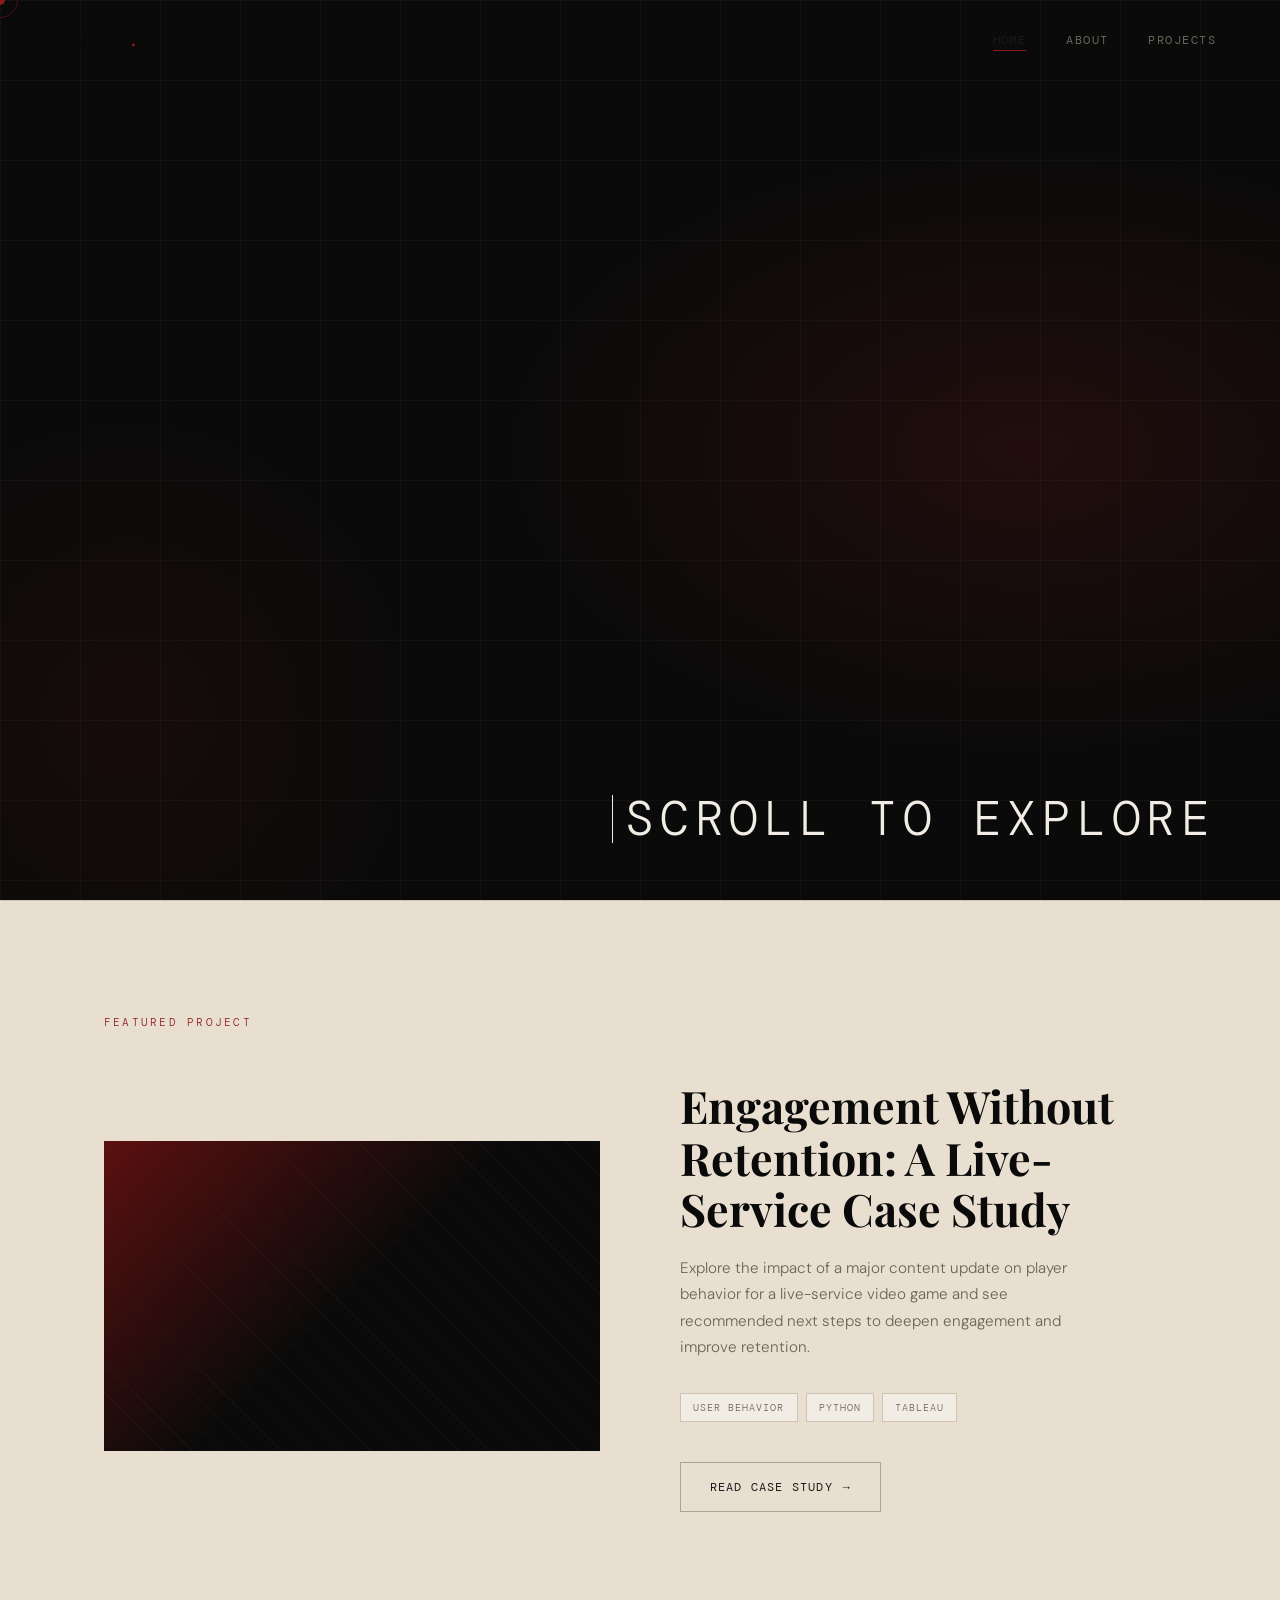
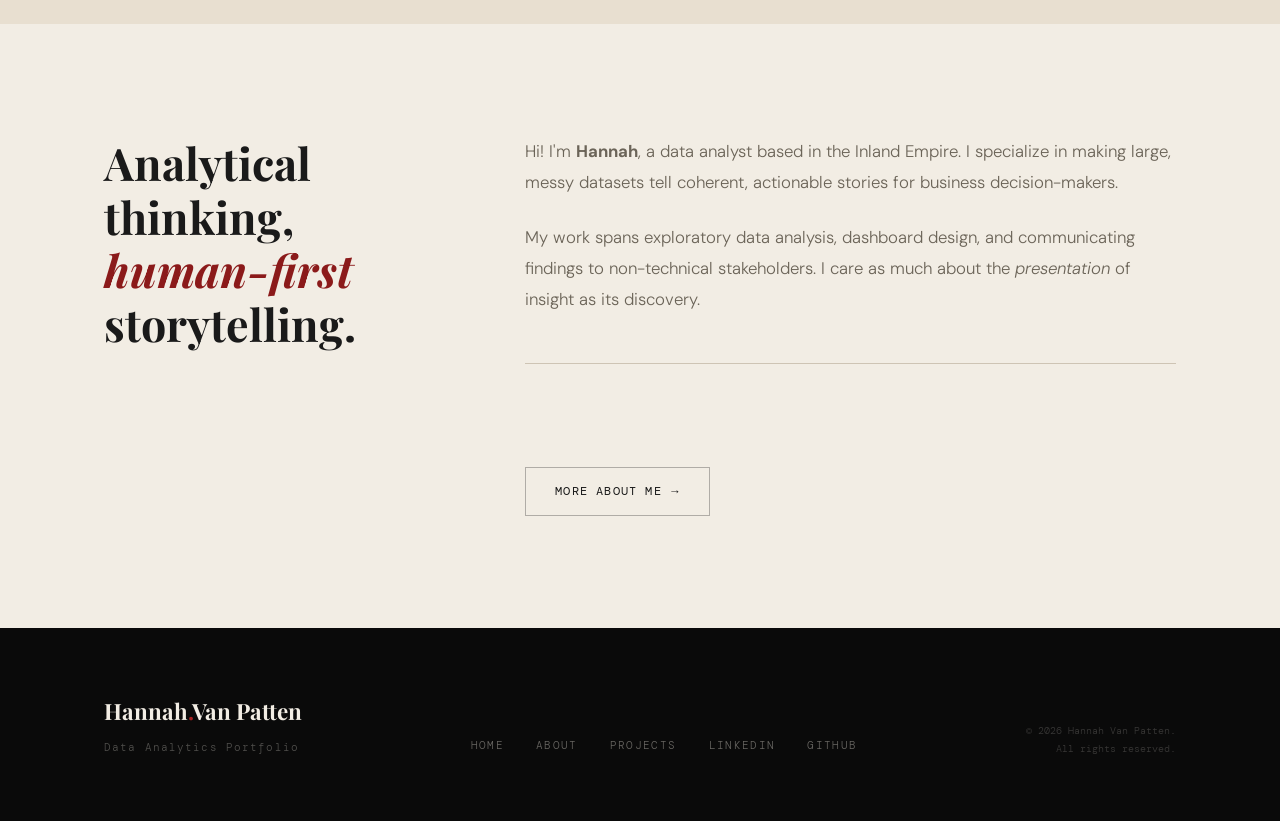
==== commit 155481b7: "Add dashboard screenshot to Featured Project card on homepage" ====
--- a/index.html
+++ b/index.html
@@ -74,13 +74,7 @@
         <!-- Visual block — replace with a screenshot or keep as decorative -->
         <div class="featured-card-visual reveal">
           <div class="featured-card-visual-inner">
-            <svg width="80" height="80" viewBox="0 0 80 80" fill="none" xmlns="http://www.w3.org/2000/svg">
-              <rect x="8" y="40" width="12" height="32" fill="#F2EDE4"/>
-              <rect x="26" y="24" width="12" height="48" fill="#F2EDE4"/>
-              <rect x="44" y="12" width="12" height="60" fill="#F2EDE4"/>
-              <rect x="62" y="30" width="12" height="42" fill="#F2EDE4"/>
-              <line x1="4" y1="72" x2="76" y2="72" stroke="#F2EDE4" stroke-width="1.5"/>
-            </svg>
+            <img source="eng-ret-dashboard-screenshot.png"</img>
           </div>
         </div>
 
--- a/style.css
+++ b/style.css
@@ -49,6 +49,22 @@
 ::selection {
   background: var(--crimson);
   color: var(--beige);
+}
+
+@keyframes fadeIn {
+  from { opacity: 0; }
+  to { opacity: 1; }
+}
+
+@keyframes fadeUp {
+  from { 
+    opacity: 0; 
+    transform: translateY(20px);
+  }
+  to { 
+    opacity: 1; 
+    transform: translateY(0);
+  }
 }
 
 /* ============================================
@@ -1085,14 +1101,13 @@
 }
 
 .project-visual-block {
-  aspect-ratio: 16/9;
   background: var(--black);
   margin: 2.5rem 0;
   position: relative;
-  overflow: hidden;
-}
-
-.project-visual-block-inner {
+  overflow: visible;
+}
+
+/*.project-visual-block-inner {
   position: absolute;
   inset: 0;
   background:
@@ -1111,7 +1126,7 @@
   letter-spacing: 0.15em;
   color: rgba(242, 237, 228, 0.2);
   text-transform: uppercase;
-}
+}*/
 
 .project-sidebar-sticky {
   position: sticky;
@@ -1187,6 +1202,127 @@
 }
 
 .nav-project-item:hover .nav-project-name { color: var(--crimson); }
+
+/* ============================================
+    IMAGE CAROUSEL
+   ============================================ */
+.carousel-container {
+  max-width: 800px;
+  margin: 0 auto;
+  background: var(--white);
+  border-radius: 8px;
+  box-shadow: 0 2px 8px rgba(0, 0, 0, 0.1);
+  overflow: hidden;
+}
+
+.carousel-wrapper {
+  position: relative;
+  width: 100%;
+  padding-bottom: 59.17%; /* 1.69:1 aspect ratio - originally was 3:2*/
+  overflow: hidden;
+  background: var(--black);
+}
+
+.carousel-inner {
+  position: absolute;
+  top: 0;
+  left: 0;
+  width: 100%;
+  height: 100%;
+  display: flex;
+}
+
+.carousel-slide {
+  position: absolute;
+  width: 100%;
+  height: 100%;
+  opacity: 0;
+  transition: opacity 0.5s ease-in-out;
+}
+
+.carousel-slide.active {
+  opacity: 1;
+}
+
+.carousel-slide img {
+  width: 100%;
+  height: 100%;
+  object-fit: cover;
+}
+
+.carousel-controls {
+  display: flex;
+  justify-content: space-between;
+  align-items: center;
+  padding: 16px 20px;
+  background: #f9f9f9;
+}
+
+button {
+  background: var(--crimson-mid);
+  color: var(--beige);
+  border: none;
+  padding: 8px 16px;
+  border-radius: 4px;
+  cursor: pointer;
+  font-size: 14px;
+  transition: background 0.3s;
+}
+
+button:hover {
+  background: var(--crimson-dim);
+}
+
+button:disabled {
+  background: var(--beige-dim);
+  cursor: not-allowed;
+}
+
+.carousel-indicator {
+  display: flex;
+  gap: 8px;
+  justify-content: center;
+  flex: 1;
+}
+
+.dot {
+  width: 10px;
+  height: 10px;
+  border-radius: 50%;
+  background: var(--beige-dim)
+  cursor: pointer;
+  transition: background 0.3s;
+}
+
+.dot.active {
+  background: var(--crimson-mid);
+}
+
+.slide-counter {
+  font-size: 14px;
+  color: var(--muted);
+  white-space: nowrap;
+}
+
+/* Responsive design */
+@media (max-width: 600px) {
+.carousel-container {
+  border-radius: 4px;
+}
+
+button {
+  padding: 6px 12px;
+  font-size: 12px;
+}
+
+.dot {
+  width: 8px;
+  height: 8px;
+}
+
+.slide-counter {
+  font-size: 12px;
+}
 
 /* ============================================
    ANIMATIONS
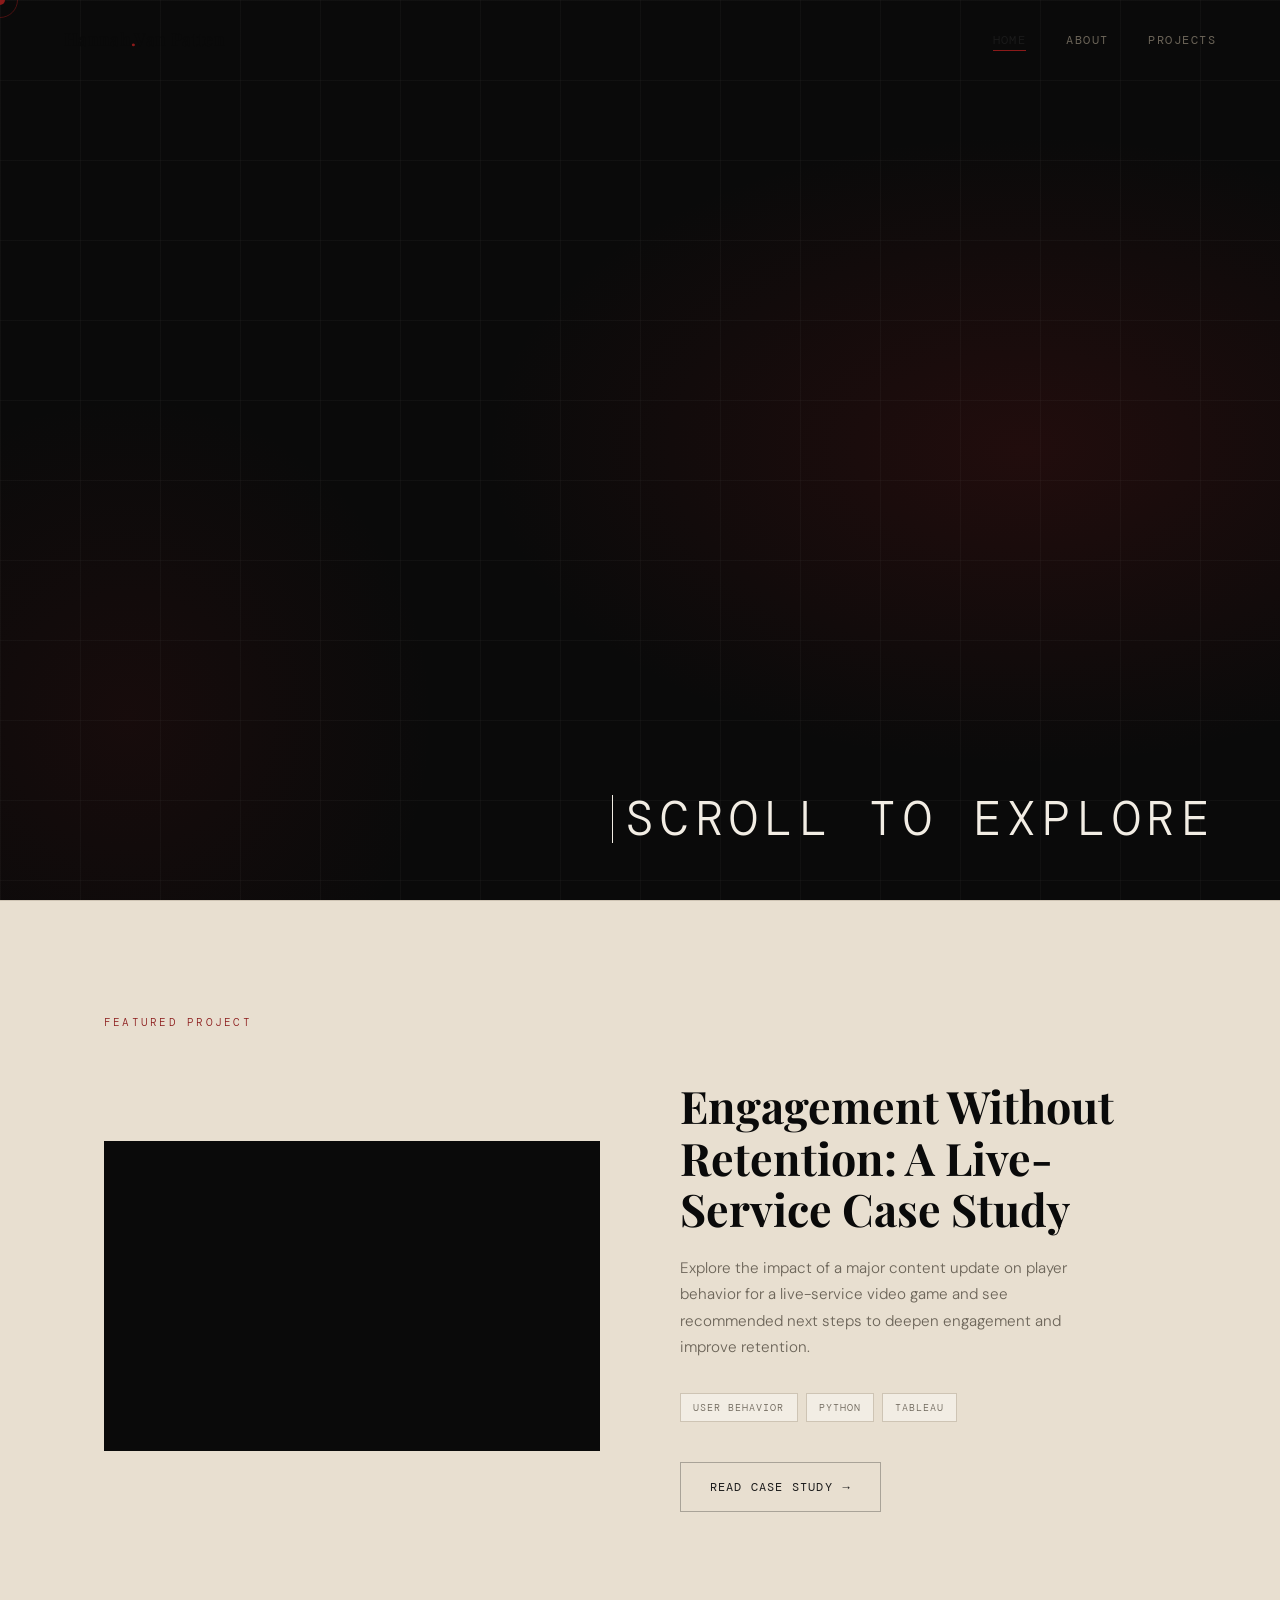
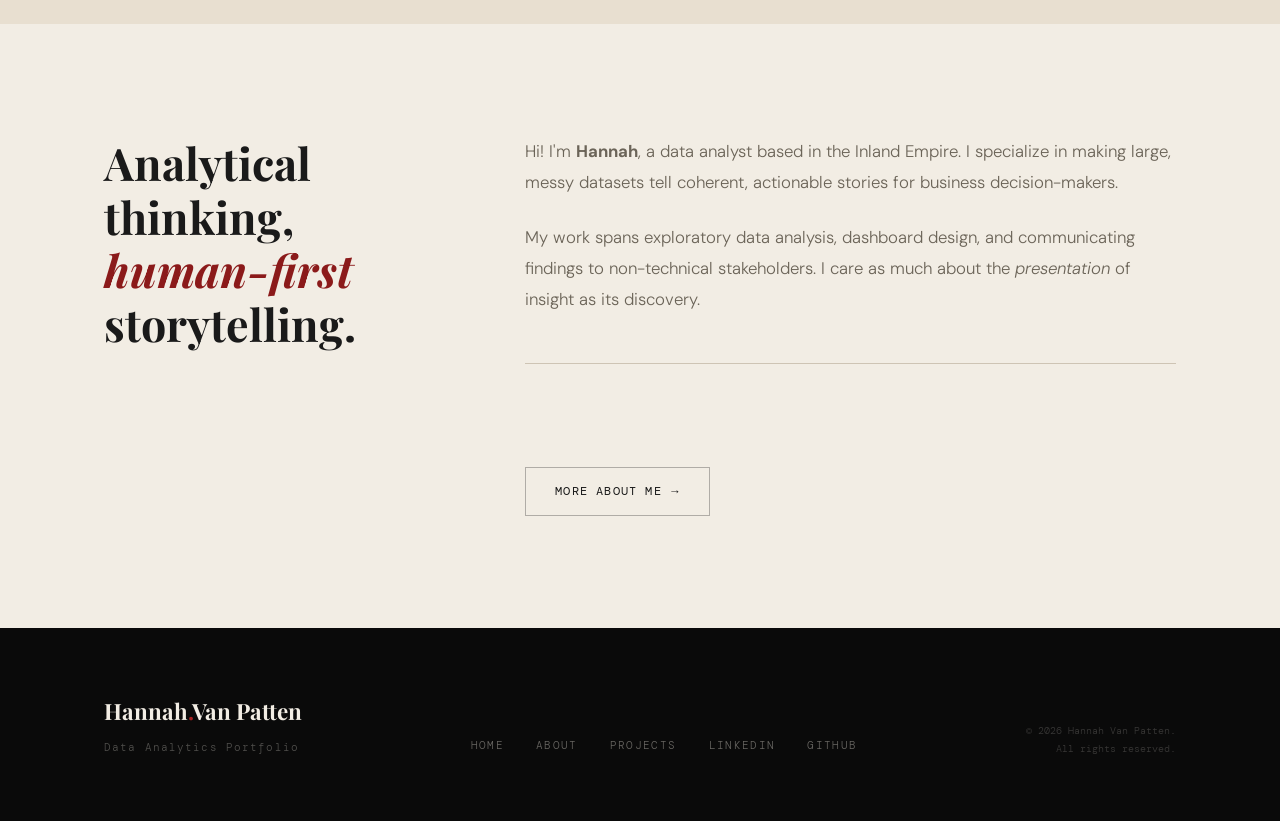
==== commit de9c39c5: "Fix issue with hidden screenshot on featured project card" ====
--- a/index.html
+++ b/index.html
@@ -73,9 +73,8 @@
       <div class="featured-card">
         <!-- Visual block — replace with a screenshot or keep as decorative -->
         <div class="featured-card-visual reveal">
-          <div class="featured-card-visual-inner">
-            <img source="eng-ret-dashboard-screenshot.png"</img>
-          </div>
+          <img source="eng-ret-dashboard-screenshot.png"</img>
+          <!--<div class="featured-card-visual-inner"></div>-->
         </div>
 
         <div class="featured-card-info reveal reveal-delay-1">
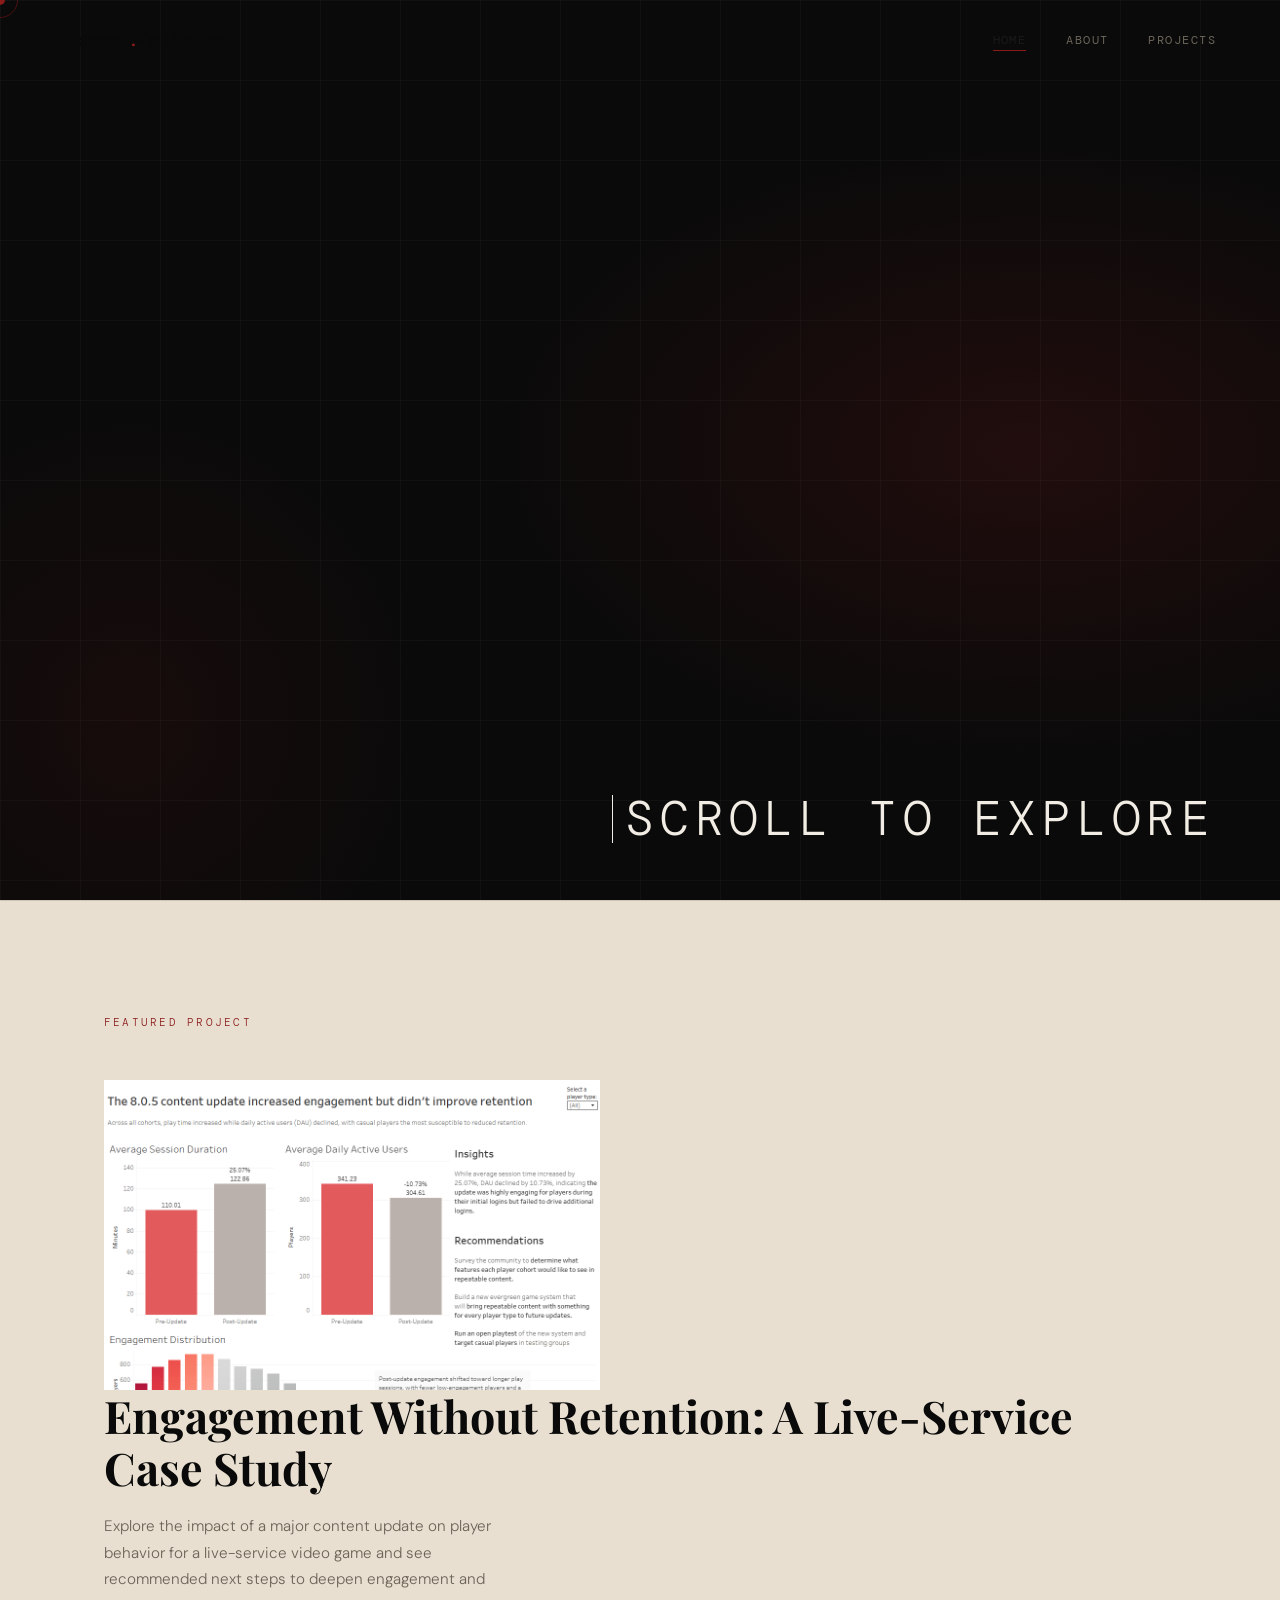
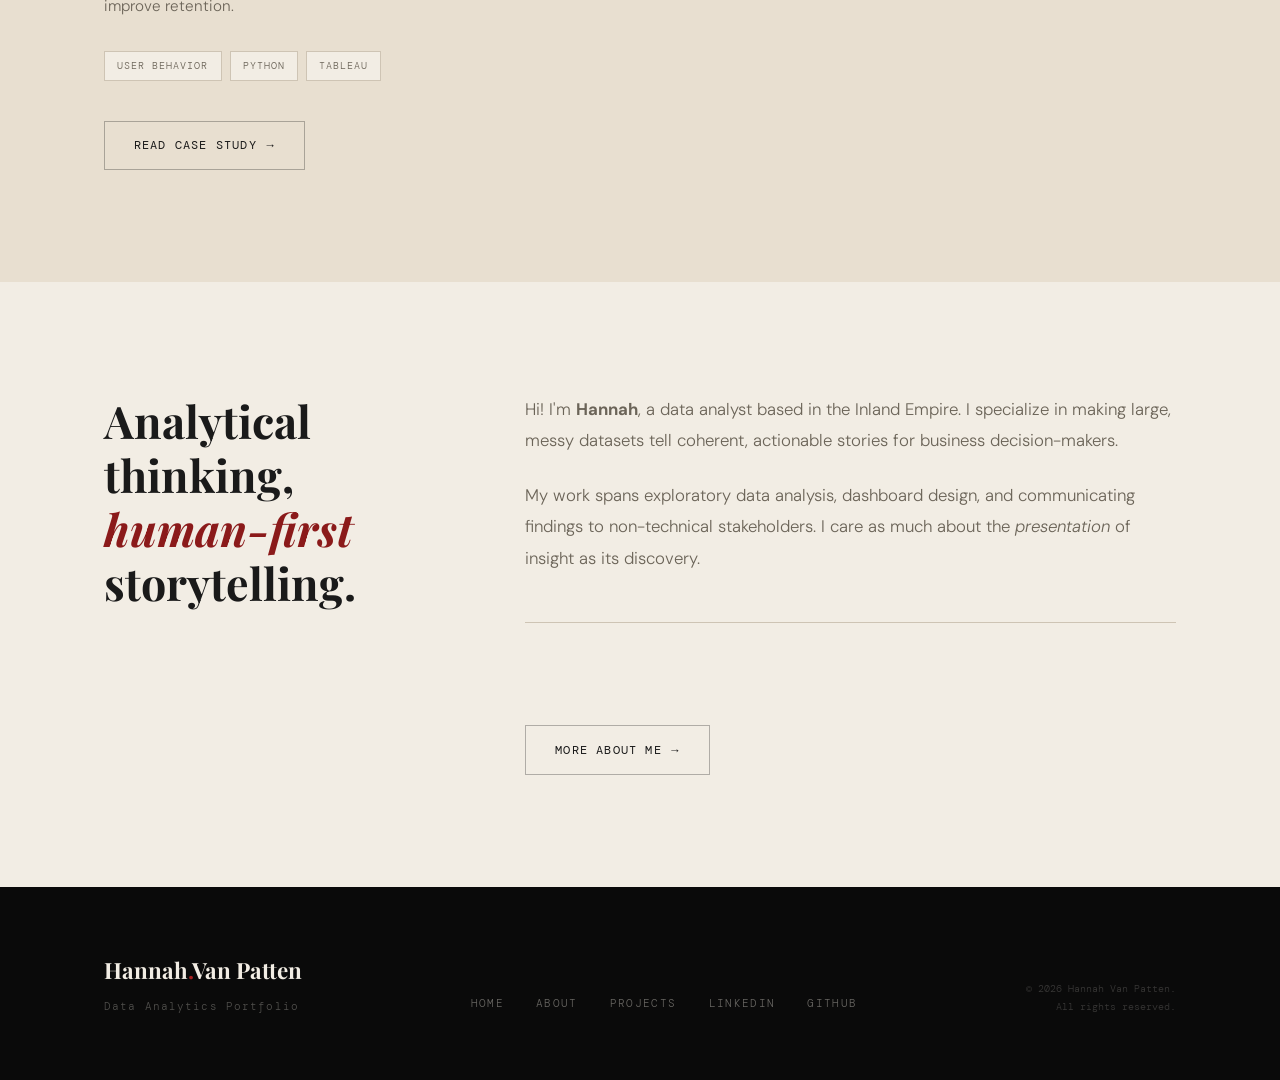
==== commit 5f903e1f: "Fix issue on featured project card where image was not visible" ====
--- a/index.html
+++ b/index.html
@@ -73,9 +73,10 @@
       <div class="featured-card">
         <!-- Visual block — replace with a screenshot or keep as decorative -->
         <div class="featured-card-visual reveal">
-          <img source="eng-ret-dashboard-screenshot.png"</img>
+          <img src="eng-ret-dashboard-screenshot.png"</img>
           <!--<div class="featured-card-visual-inner"></div>-->
         </div>
+      </div>
 
         <div class="featured-card-info reveal reveal-delay-1">
           <!-- Update category, title, description, tags, and link -->
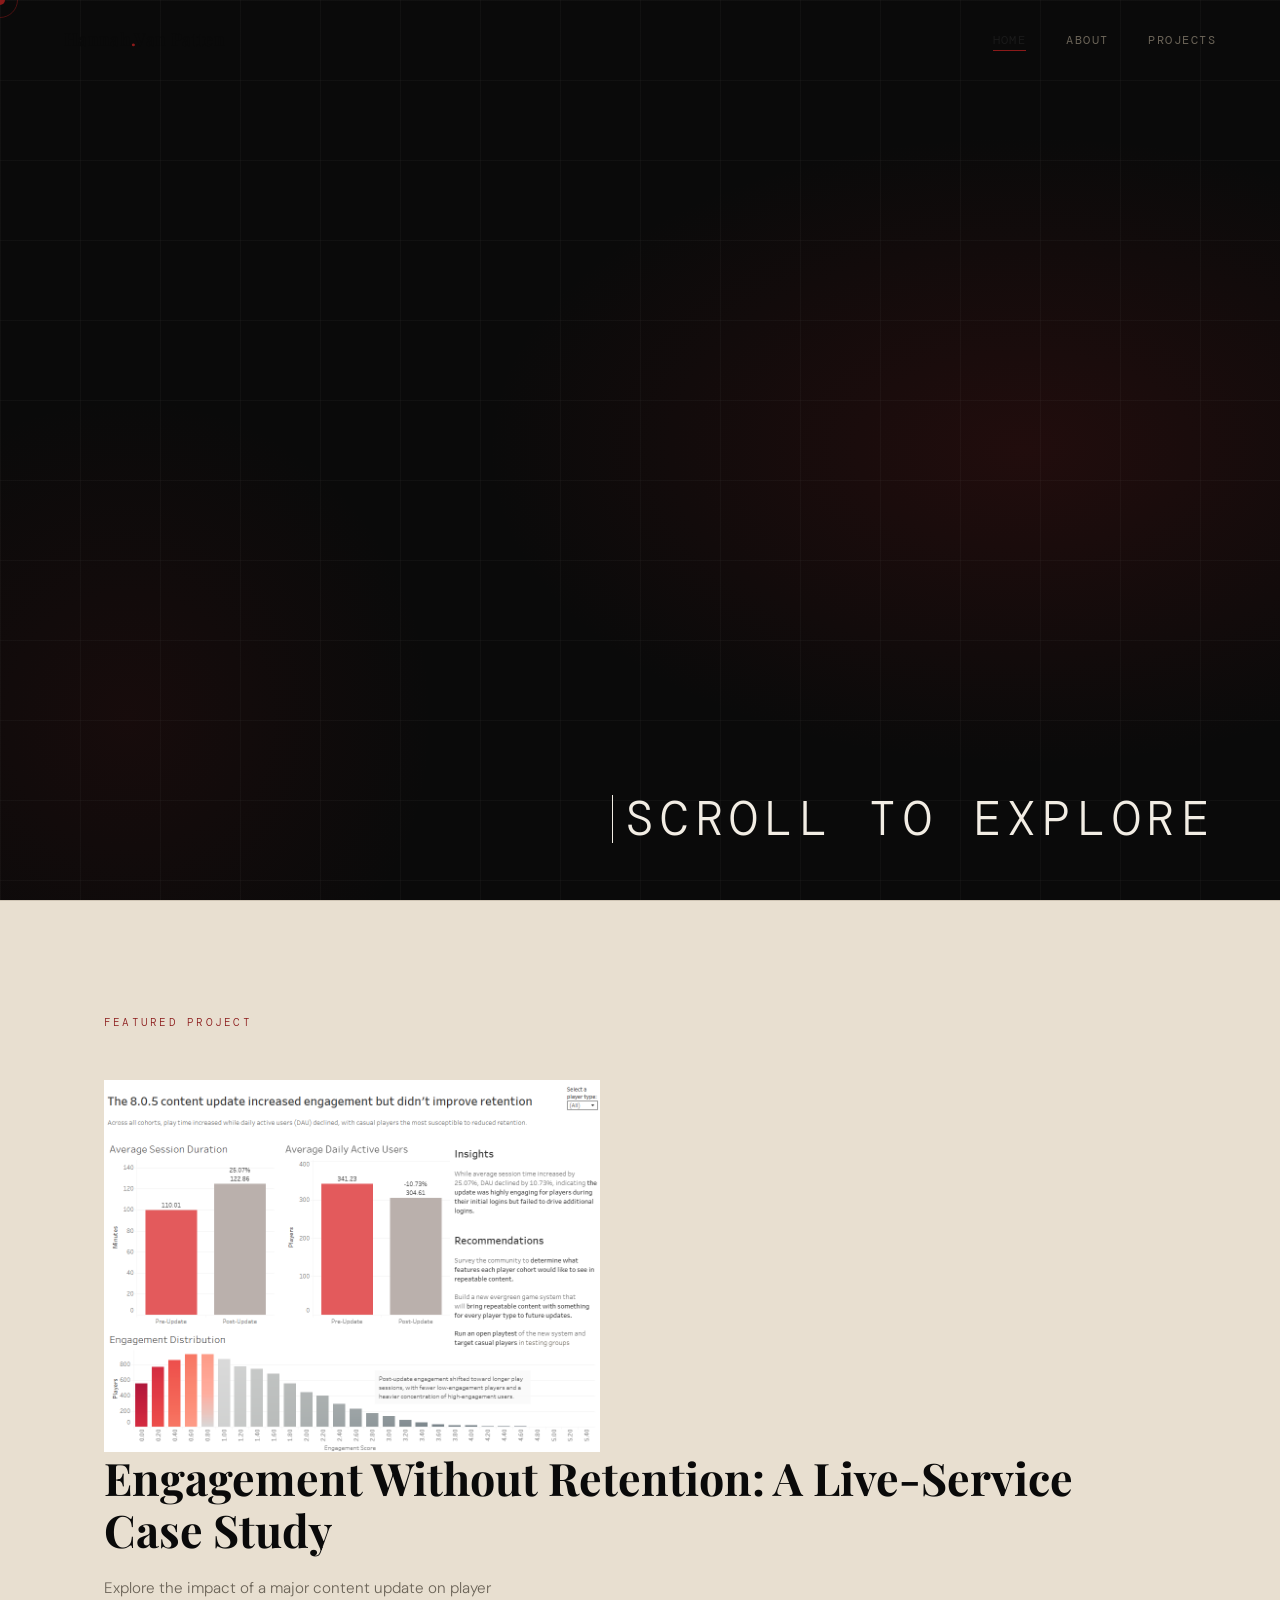
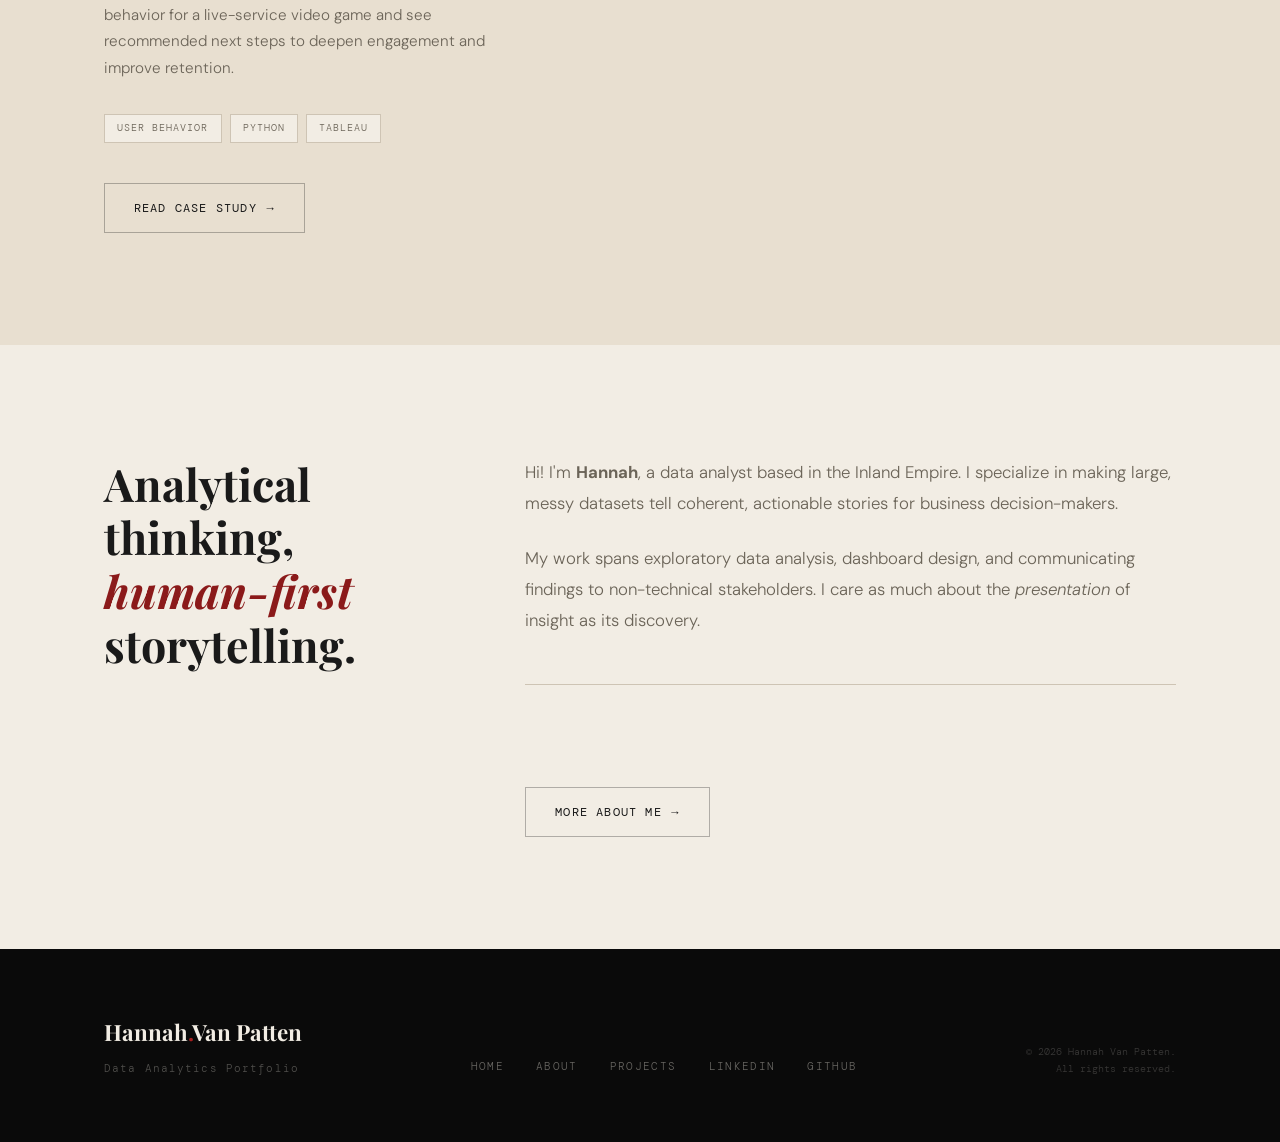
==== commit c16361fb: "Update project page names" ====
--- a/index.html
+++ b/index.html
@@ -50,7 +50,7 @@
 
       <div class="hero-cta-group">
         <!-- Featured project CTA — update href to your first project page -->
-        <a href="project-template.html" class="btn btn-primary">
+        <a href="engagement-retention.html" class="btn btn-primary">
           View Featured Project
           <span class="btn-arrow">→</span>
         </a>
@@ -93,7 +93,7 @@
             <span class="tag">Python</span>
             <span class="tag">Tableau</span>
           </div>
-          <a href="project-template.html" class="btn btn-outline-dark">
+          <a href="engagement-retention.html" class="btn btn-outline-dark">
             Read Case Study <span class="btn-arrow">→</span>
           </a>
         </div>
--- a/style.css
+++ b/style.css
@@ -425,10 +425,10 @@
 }
 
 .featured-card-visual {
-  aspect-ratio: 16/10;
+  aspect-ratio: 1.69/1 ; /* was 16/10 */
   background: var(--black);
   position: relative;
-  overflow: hidden;
+  overflow: visible;
 }
 
 .featured-card-visual-inner {
